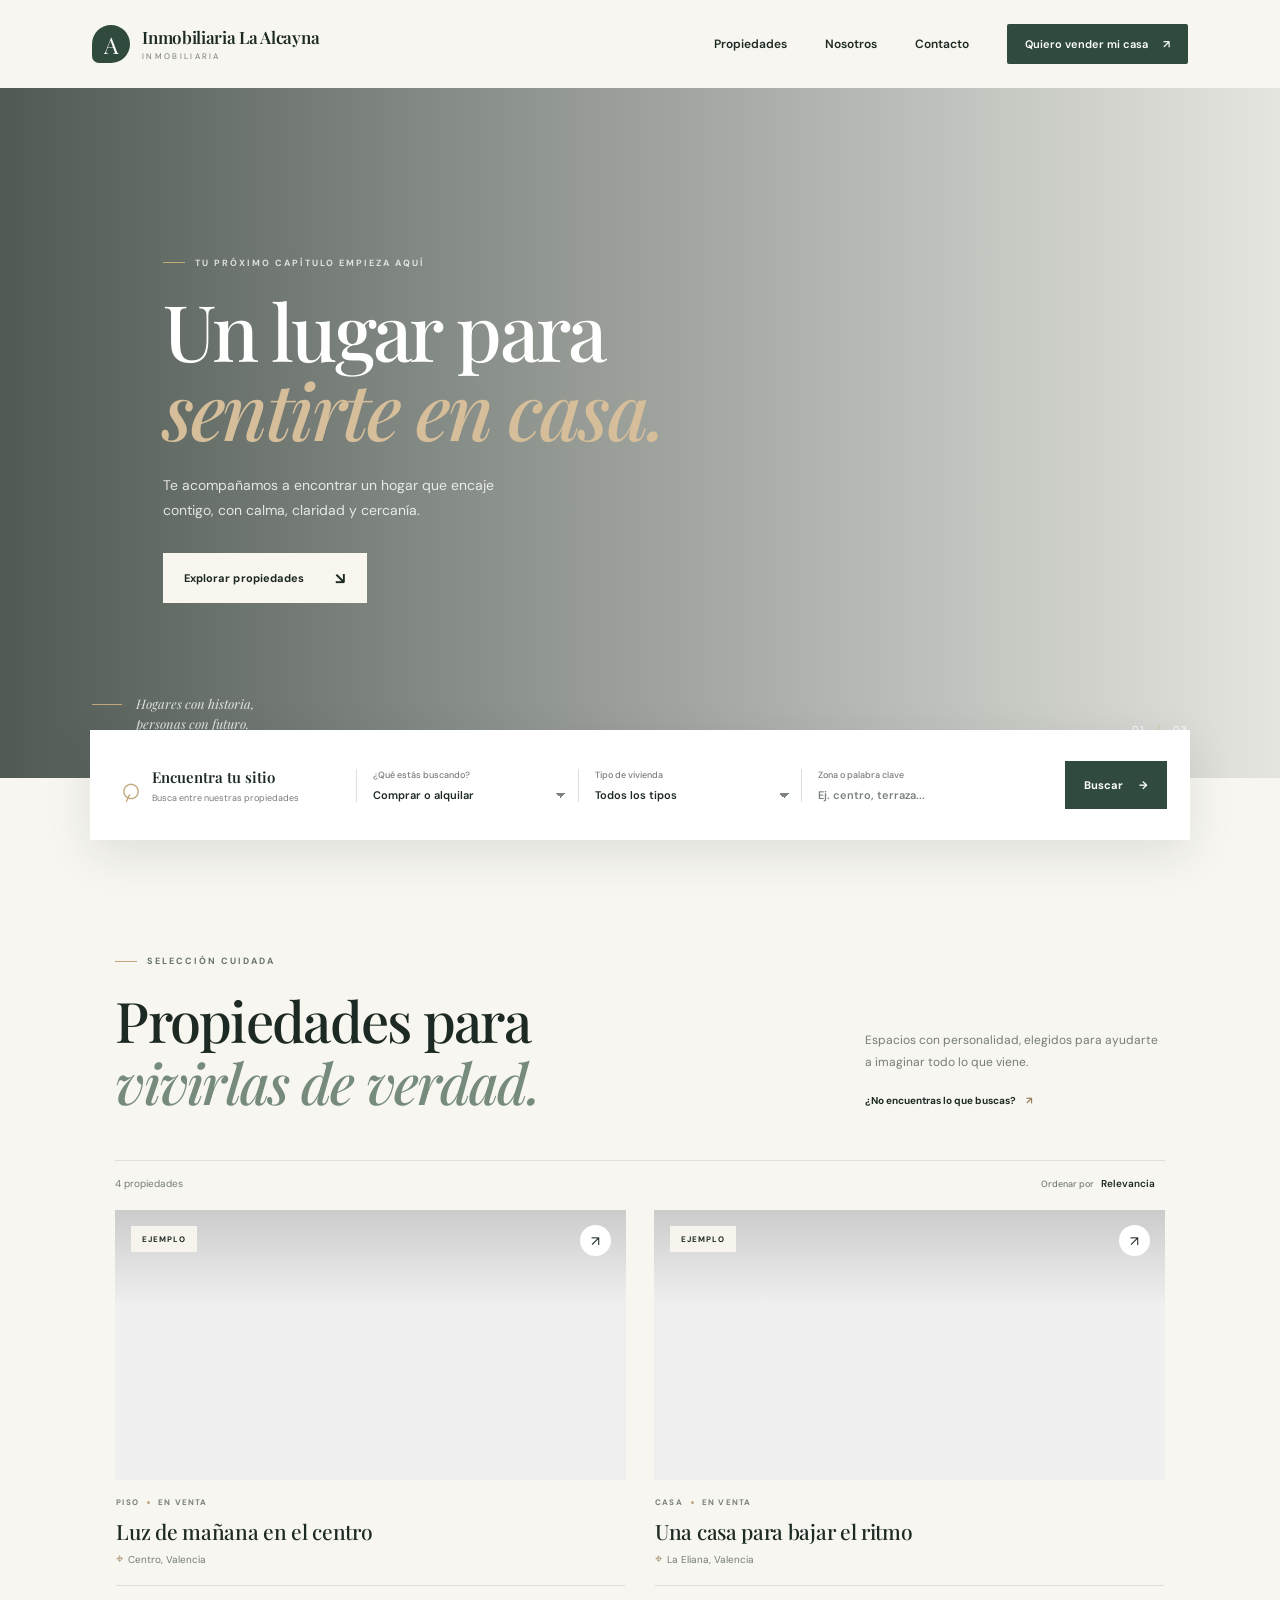
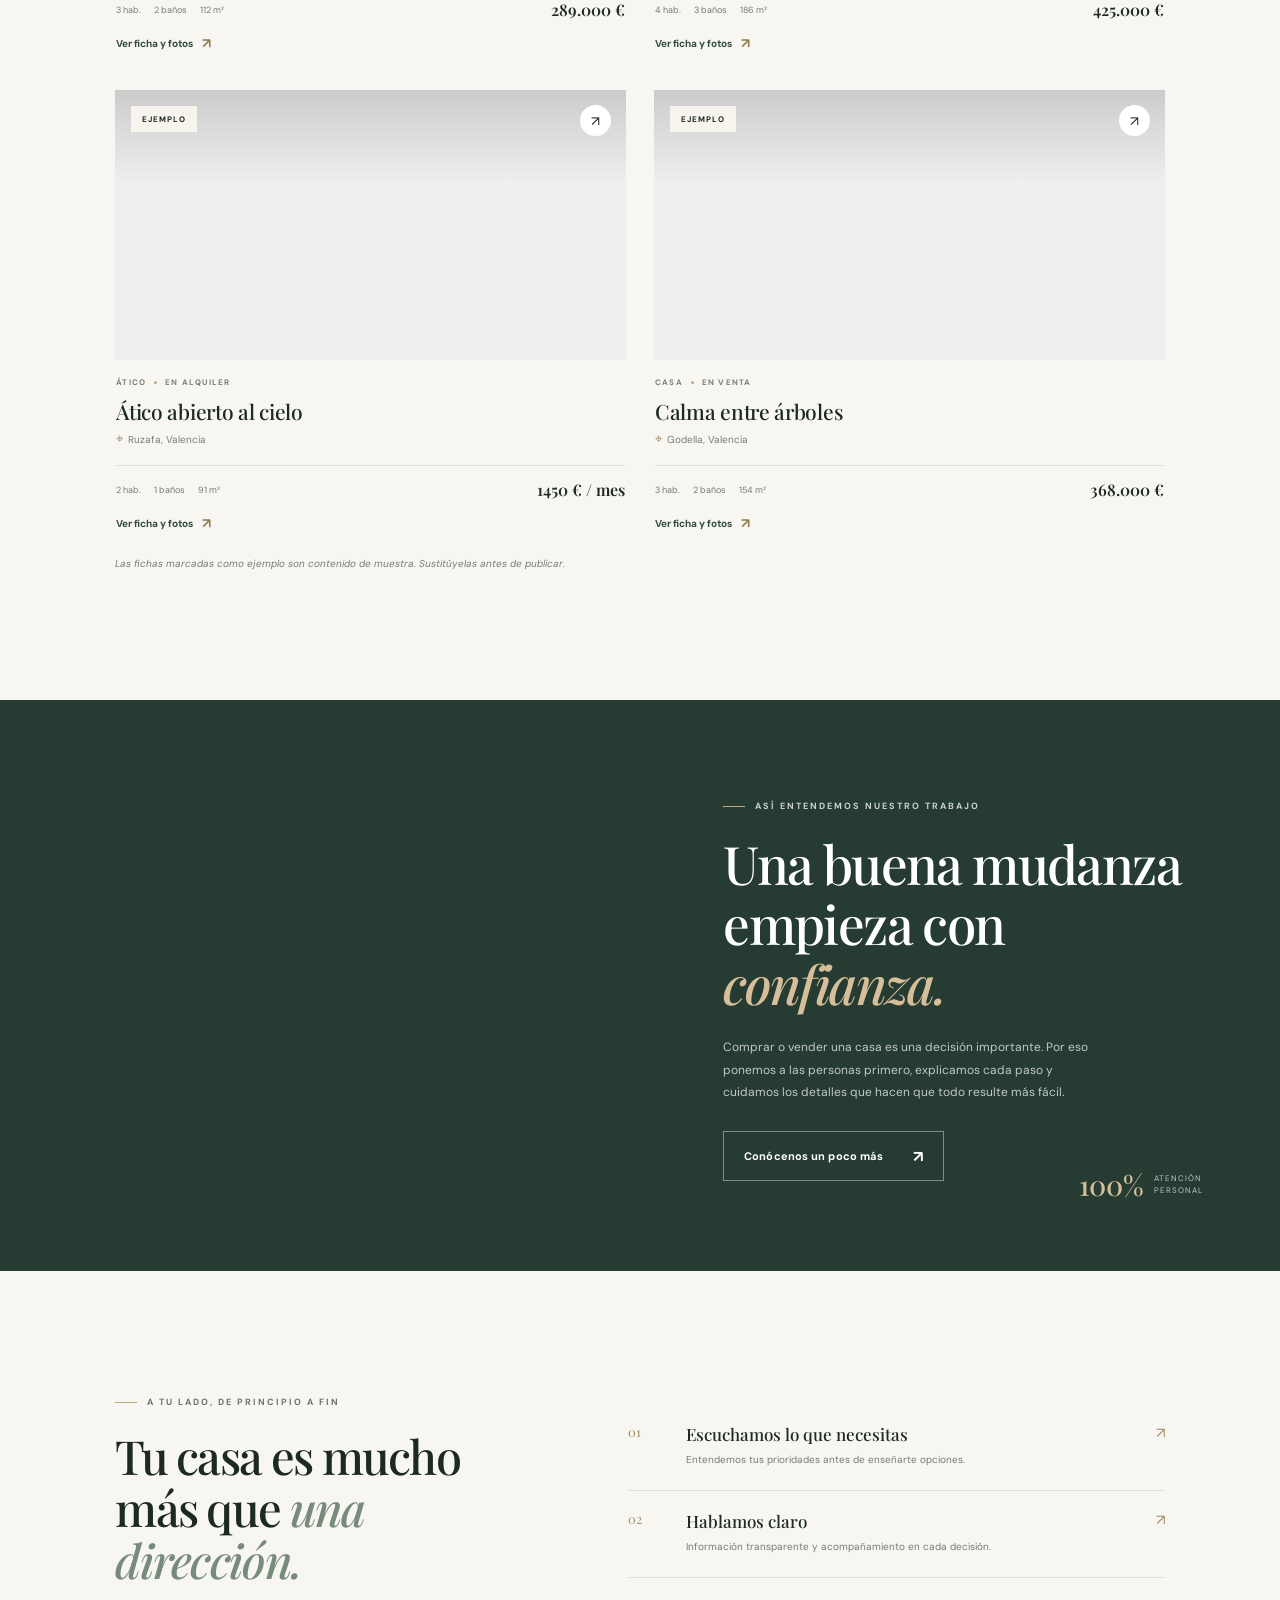
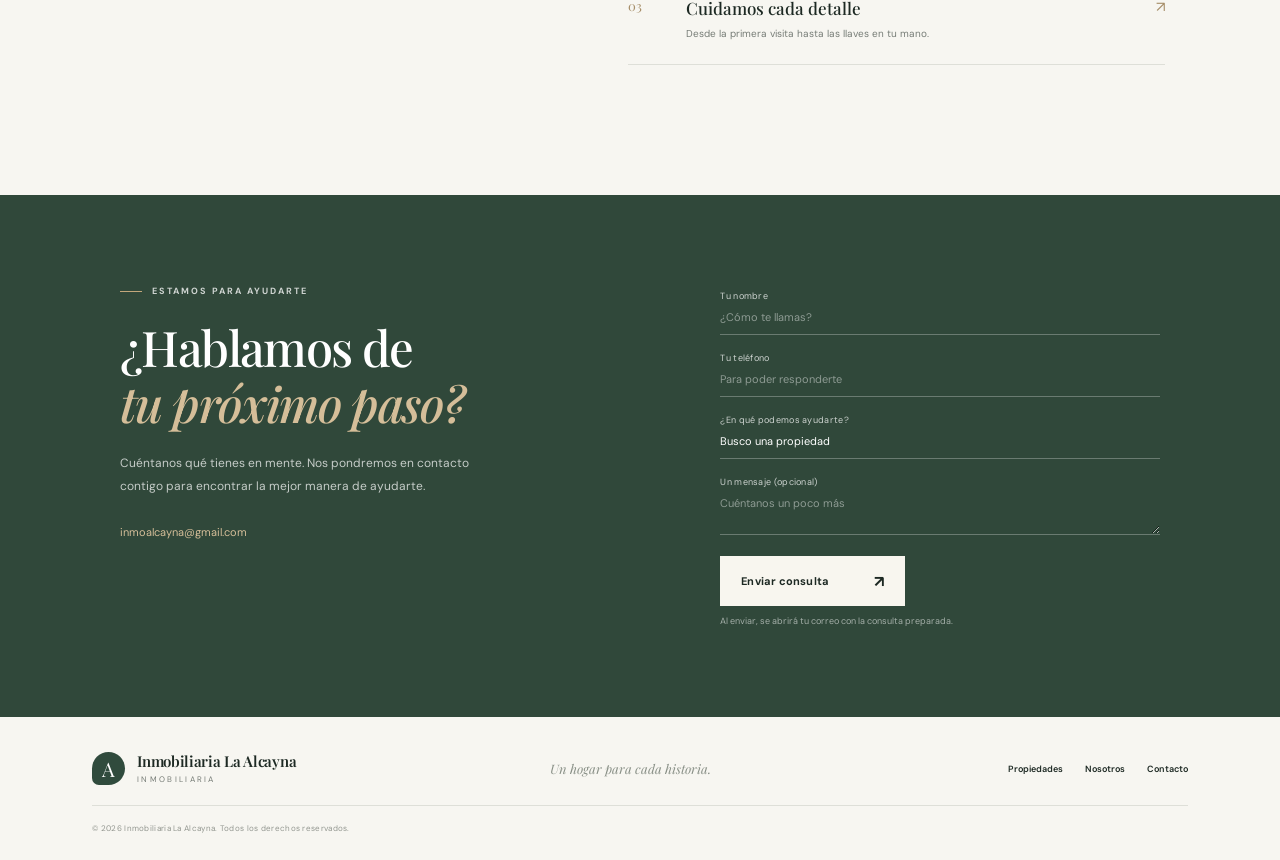
==== index.html @ ddf55d3d "Add files via upload" ====
<!doctype html>
<html lang="es">
  <head>
    <meta charset="utf-8" />
    <meta name="viewport" content="width=device-width, initial-scale=1" />
    <meta name="theme-color" content="#f7f6f1" />
    <meta name="description" content="Encuentra tu próximo hogar con un equipo inmobiliario cercano y transparente." />
    <title>Inmobiliaria La Alcayna</title>
    <link rel="preconnect" href="https://fonts.googleapis.com" />
    <link rel="preconnect" href="https://fonts.gstatic.com" crossorigin />
    <link href="https://fonts.googleapis.com/css2?family=DM+Sans:wght@400;500;600;700&family=Playfair+Display:wght@500;600;700&display=swap" rel="stylesheet" />
    <link rel="stylesheet" href="styles.css" />
    <link rel="stylesheet" href="fichas.css" />
    <script src="datos.js" defer></script>
    <script src="app.js" defer></script>
  </head>
  <body>
    <header class="site-header">
      <a class="brand" href="#inicio" aria-label="Ir al inicio">
        <span class="brand-mark" aria-hidden="true">A</span>
        <span class="brand-copy"><strong data-brand>Inmobiliaria La Alcayna</strong><small>INMOBILIARIA</small></span>
      </a>
      <button class="menu-toggle" type="button" aria-expanded="false" aria-controls="main-nav" aria-label="Abrir menú"><span></span><span></span></button>
      <nav id="main-nav" class="main-nav" aria-label="Navegación principal">
        <a href="#propiedades">Propiedades</a>
        <a href="#nosotros">Nosotros</a>
        <a href="#contacto">Contacto</a>
        <a class="nav-cta" href="#contacto">Quiero vender mi casa <span aria-hidden="true">↗</span></a>
      </nav>
    </header>

    <main>
      <section class="hero" id="inicio">
        <div class="hero-image" role="img" aria-label="Casa luminosa rodeada de vegetación"></div>
        <div class="hero-shade"></div>
        <div class="hero-content">
          <p class="eyebrow light"><span></span> Tu próximo capítulo empieza aquí</p>
          <h1>Un lugar para<br /><em>sentirte en casa.</em></h1>
          <p class="hero-intro">Te acompañamos a encontrar un hogar que encaje contigo, con calma, claridad y cercanía.</p>
          <a class="button button-light" href="#propiedades">Explorar propiedades <span aria-hidden="true">↘</span></a>
        </div>
        <div class="hero-note"><span class="note-line"></span><span>Hogares con historia,<br />personas con futuro.</span></div>
        <div class="hero-index">01 <span>/</span> 03</div>
      </section>

      <section class="search-panel" aria-label="Buscar propiedades">
        <div class="search-intro"><span class="search-icon" aria-hidden="true">⌕</span><div><strong>Encuentra tu sitio</strong><small>Busca entre nuestras propiedades</small></div></div>
        <label class="field"><span>¿Qué estás buscando?</span><select id="operation-filter"><option value="all">Comprar o alquilar</option><option value="venta">Comprar</option><option value="alquiler">Alquilar</option></select></label>
        <label class="field"><span>Tipo de vivienda</span><select id="type-filter"><option value="all">Todos los tipos</option><option value="piso">Piso</option><option value="casa">Casa</option><option value="atico">Ático</option><option value="local">Local</option><option value="terreno">Terreno</option></select></label>
        <label class="field location-field"><span>Zona o palabra clave</span><input id="search-input" type="search" placeholder="Ej. centro, terraza..." /></label>
        <button class="search-button" id="search-button" type="button" aria-label="Buscar propiedades">Buscar <span aria-hidden="true">→</span></button>
      </section>

      <section class="properties-section section-wrap" id="propiedades">
        <div class="section-heading">
          <div><p class="eyebrow"><span></span> Selección cuidada</p><h2>Propiedades para<br /><em>vivirlas de verdad.</em></h2></div>
          <div class="heading-side"><p>Espacios con personalidad, elegidos para ayudarte a imaginar todo lo que viene.</p><a class="text-link" href="#contacto">¿No encuentras lo que buscas? <span>↗</span></a></div>
        </div>
        <div class="property-toolbar"><p id="results-count" aria-live="polite">Mostrando propiedades</p><label class="sort-label">Ordenar por <select id="sort-filter"><option value="featured">Relevancia</option><option value="price-asc">Menor precio</option><option value="price-desc">Mayor precio</option></select></label></div>
        <div class="property-grid" id="property-grid"></div>
        <div class="empty-state" id="empty-state" hidden><span>⌂</span><h3>No encontramos propiedades con esos filtros.</h3><p>Prueba con otra zona o escríbenos y te ayudamos.</p><button class="text-link" type="button" id="clear-filters">Ver todas las propiedades <span>↗</span></button></div>
        <p class="demo-note" id="demo-note">Las fichas marcadas como ejemplo son contenido de muestra. Sustitúyelas antes de publicar.</p>
      </section>

      <section class="about-section" id="nosotros">
        <div class="about-image" role="img" aria-label="Salón sereno con luz natural"></div>
        <div class="about-copy"><p class="eyebrow light"><span></span> Así entendemos nuestro trabajo</p><h2>Una buena mudanza<br />empieza con <em>confianza.</em></h2><p>Comprar o vender una casa es una decisión importante. Por eso ponemos a las personas primero, explicamos cada paso y cuidamos los detalles que hacen que todo resulte más fácil.</p><a class="button button-outline" href="#contacto">Conócenos un poco más <span aria-hidden="true">↗</span></a><div class="about-stat"><strong>100%</strong><span>atención<br />personal</span></div></div>
      </section>

      <section class="promise-section section-wrap">
        <div class="promise-heading"><p class="eyebrow"><span></span> A tu lado, de principio a fin</p><h2>Tu casa es mucho<br />más que <em>una dirección.</em></h2></div>
        <div class="promise-list">
          <article><span class="promise-number">01</span><div><h3>Escuchamos lo que necesitas</h3><p>Entendemos tus prioridades antes de enseñarte opciones.</p></div><span class="promise-arrow">↗</span></article>
          <article><span class="promise-number">02</span><div><h3>Hablamos claro</h3><p>Información transparente y acompañamiento en cada decisión.</p></div><span class="promise-arrow">↗</span></article>
          <article><span class="promise-number">03</span><div><h3>Cuidamos cada detalle</h3><p>Desde la primera visita hasta las llaves en tu mano.</p></div><span class="promise-arrow">↗</span></article>
        </div>
      </section>

      <section class="contact-section" id="contacto">
        <div class="contact-content"><p class="eyebrow light"><span></span> Estamos para ayudarte</p><h2>¿Hablamos de<br /><em>tu próximo paso?</em></h2><p>Cuéntanos qué tienes en mente. Nos pondremos en contacto contigo para encontrar la mejor manera de ayudarte.</p><div class="contact-details" id="contact-details"></div></div>
        <form class="contact-form" id="contact-form">
          <label>Tu nombre<input name="nombre" type="text" placeholder="¿Cómo te llamas?" required /></label>
          <label>Tu teléfono<input name="telefono" type="tel" placeholder="Para poder responderte" required /></label>
          <label>¿En qué podemos ayudarte?<select name="motivo"><option>Busco una propiedad</option><option>Quiero vender o alquilar</option><option>Quiero más información</option></select></label>
          <label>Un mensaje (opcional)<textarea name="mensaje" rows="2" placeholder="Cuéntanos un poco más"></textarea></label>
          <button class="button button-light form-submit" type="submit">Enviar consulta <span aria-hidden="true">↗</span></button>
          <p class="form-help" id="form-help">Al enviar, se abrirá WhatsApp con tu mensaje preparado.</p>
        </form>
      </section>
    </main>

    <dialog class="property-dialog" id="property-dialog" aria-labelledby="dialog-title">
      <button class="dialog-close" id="dialog-close" type="button" aria-label="Cerrar ficha">×</button>
      <div class="dialog-layout">
        <div class="dialog-gallery">
          <img id="dialog-image" src="" alt="" />
          <button class="gallery-control gallery-prev" id="gallery-prev" type="button" aria-label="Foto anterior">←</button>
          <button class="gallery-control gallery-next" id="gallery-next" type="button" aria-label="Foto siguiente">→</button>
          <span class="gallery-count" id="gallery-count"></span>
        </div>
        <div class="dialog-content">
          <p class="dialog-kicker" id="dialog-kicker"></p>
          <h2 id="dialog-title"></h2>
          <p class="dialog-location" id="dialog-location"></p>
          <a class="dialog-map" id="dialog-map" href="#" target="_blank" rel="noopener noreferrer" hidden>Ver ubicación en el mapa ↗</a>
          <strong class="dialog-price" id="dialog-price"></strong>
          <div class="dialog-specs" id="dialog-specs"></div>
          <p class="dialog-description" id="dialog-description"></p>
          <h3>Características</h3>
          <ul class="feature-list" id="dialog-features"></ul>
          <a class="button button-light dialog-contact" id="dialog-contact" href="#contacto">Consultar esta propiedad <span aria-hidden="true">↗</span></a>
        </div>
      </div>
    </dialog>

    <footer class="site-footer">
      <a class="brand footer-brand" href="#inicio"><span class="brand-mark" aria-hidden="true">A</span><span class="brand-copy"><strong data-brand>Inmobiliaria La Alcayna</strong><small>INMOBILIARIA</small></span></a>
      <p>Un hogar para cada historia.</p><div class="footer-links"><a href="#propiedades">Propiedades</a><a href="#nosotros">Nosotros</a><a href="#contacto">Contacto</a></div><small class="copyright">© <span id="year"></span> <span data-brand>Hogar & Horizonte</span>. Todos los derechos reservados.</small>
    </footer>
  </body>
</html>
---- styles.css ----
:root{--ink:#1d2923;--green:#304b3d;--green-dark:#263c32;--accent:#c2a77b;--paper:#f7f6f1;--muted:#767c76;--line:#dedfd8;--serif:"Playfair Display",Georgia,serif;--sans:"DM Sans",Arial,sans-serif}*{box-sizing:border-box}html{scroll-behavior:smooth}body{margin:0;background:var(--paper);color:var(--ink);font-family:var(--sans);font-size:15px;-webkit-font-smoothing:antialiased}a{color:inherit;text-decoration:none}button,input,select,textarea{font:inherit}.site-header{height:88px;padding:0 7.2%;display:flex;align-items:center;justify-content:space-between;background:var(--paper);position:relative;z-index:5}.brand{display:flex;align-items:center;gap:12px}.brand-mark{width:38px;height:38px;background:var(--green);color:#fff;display:grid;place-items:center;font-family:var(--serif);font-size:23px;border-radius:50% 50% 50% 7px}.brand-copy{display:flex;flex-direction:column;line-height:1}.brand-copy strong{font-family:var(--serif);font-weight:600;font-size:17px;letter-spacing:-.3px}.brand-copy small{font-size:8px;letter-spacing:2.3px;margin-top:6px;color:var(--muted)}.main-nav{display:flex;align-items:center;gap:38px;font-size:12px;font-weight:600}.main-nav>a:not(.nav-cta){transition:color .2s}.main-nav>a:not(.nav-cta):hover,.footer-links a:hover{color:#9a8059}.nav-cta{padding:13px 18px;background:var(--green);color:white;border-radius:2px;font-size:11px}.nav-cta span{padding-left:12px}.menu-toggle{display:none}.hero{height:min(690px,72vw);min-height:540px;position:relative;overflow:hidden;color:white;display:flex;align-items:center}.hero-image,.hero-shade{position:absolute;inset:0}.hero-image{background-image:url("https://images.unsplash.com/photo-1600607687939-ce8a6c25118c?auto=format&fit=crop&w=2200&q=90");background-size:cover;background-position:center 54%;transform:scale(1.01)}.hero-shade{background:linear-gradient(90deg,rgba(18,31,25,.73) 0%,rgba(21,34,28,.42) 47%,rgba(21,34,28,.08) 100%)}.hero-content{position:relative;margin-left:12.7%;margin-top:-6px;max-width:570px}.eyebrow{text-transform:uppercase;font-size:9px;letter-spacing:2px;color:#69756c;display:flex;align-items:center;gap:10px;margin:0 0 22px;font-weight:700}.eyebrow>span{width:22px;height:1px;background:var(--accent);display:block}.eyebrow.light{color:rgba(255,255,255,.77)}h1,h2,h3,p{margin-top:0}.hero h1{font-family:var(--serif);font-size:clamp(48px,6.2vw,78px);font-weight:500;letter-spacing:-2.6px;line-height:1.02;margin:0 0 23px}.hero h1 em,h2 em{font-weight:500;color:#d5be99}.hero-intro{font-size:14px;line-height:1.8;max-width:380px;color:rgba(255,255,255,.82);margin-bottom:30px}.button{height:50px;padding:0 20px;display:inline-flex;gap:30px;align-items:center;justify-content:space-between;font-size:11px;font-weight:700;letter-spacing:.1px;border:1px solid transparent;cursor:pointer;transition:background .2s,color .2s}.button-light{background:#f8f6ef;color:var(--ink)}.button-light:hover{background:#e7dcc7}.button span{font-size:16px}.hero-note{position:absolute;bottom:45px;left:7.2%;display:flex;align-items:flex-start;gap:14px;font-family:var(--serif);font-style:italic;font-size:13px;line-height:1.5;color:rgba(255,255,255,.8)}.note-line{width:30px;height:1px;background:var(--accent);margin-top:10px}.hero-index{position:absolute;bottom:42px;right:7.2%;font-size:10px;letter-spacing:1px}.hero-index span{padding:0 8px;color:#d5be99}.search-panel{position:relative;z-index:2;background:#fff;margin:-48px auto 0;width:min(1110px,86%);min-height:110px;display:grid;grid-template-columns:1.1fr 1fr 1fr 1.2fr auto;align-items:center;padding:21px 23px;box-shadow:0 15px 45px rgba(25,40,31,.1);gap:12px}.search-intro{display:flex;align-items:center;gap:13px;padding-left:6px}.search-icon{font-family:var(--serif);font-size:34px;color:var(--accent);transform:rotate(-20deg)}.search-intro strong,.search-intro small{display:block}.search-intro strong{font-family:var(--serif);font-size:15px;font-weight:600}.search-intro small{font-size:9px;color:var(--muted);margin-top:5px}.field{display:flex;flex-direction:column;border-left:1px solid var(--line);padding-left:16px;gap:7px;min-width:0}.field>span,.sort-label{font-size:9px;color:var(--muted);font-weight:500}.field select,.field input,.sort-label select{border:0;outline:0;padding:0;background:transparent;color:var(--ink);font-size:11px;font-weight:600;min-width:0;width:100%;appearance:none}.field select{background-image:linear-gradient(45deg,transparent 50%,#7e857e 50%),linear-gradient(135deg,#7e857e 50%,transparent 50%);background-position:calc(100% - 5px) 5px,100% 5px;background-size:5px 5px,5px 5px;background-repeat:no-repeat}.field input::placeholder{color:#7b827d;opacity:1}.search-button{height:48px;padding:0 19px;background:var(--green);color:#fff;border:0;font-size:11px;font-weight:700;cursor:pointer}.search-button span{padding-left:13px}.section-wrap{width:min(1080px,82%);margin:0 auto}.properties-section{padding-top:115px;padding-bottom:120px}.section-heading{display:flex;justify-content:space-between;align-items:flex-end;margin-bottom:48px}.section-heading h2,.promise-heading h2{font-family:var(--serif);font-weight:500;font-size:clamp(39px,4.6vw,56px);line-height:1.1;letter-spacing:-1.7px;margin:0}.section-heading h2 em,.promise-heading h2 em{color:#778b7d}.heading-side{max-width:300px;padding-bottom:3px}.heading-side p{font-size:12px;color:var(--muted);line-height:1.8;margin-bottom:16px}.text-link{font-size:10px;font-weight:700;border:0;background:none;padding:0;cursor:pointer}.text-link span{padding-left:8px;color:#997e58}.property-toolbar{border-top:1px solid var(--line);padding:16px 0;display:flex;justify-content:space-between;align-items:center;margin-bottom:4px}.property-toolbar>p{margin:0;font-size:10px;color:var(--muted)}.sort-label{display:flex;align-items:center;gap:7px}.sort-label select{width:auto;font-size:10px;cursor:pointer}.property-grid{display:grid;grid-template-columns:repeat(2,minmax(0,1fr));column-gap:28px;row-gap:38px}.property-card{min-width:0}.property-photo{height:270px;background-size:cover;background-position:center;display:block;position:relative;overflow:hidden}.property-photo:after{content:"";position:absolute;inset:0;background:linear-gradient(180deg,rgba(0,0,0,.15),transparent 35%,transparent);transition:background .2s}.property-photo:hover:after{background:rgba(35,54,42,.13)}.property-badge{position:absolute;z-index:1;left:16px;top:16px;background:rgba(248,246,239,.95);padding:8px 11px;text-transform:uppercase;font-size:8px;letter-spacing:1px;font-weight:700}.photo-arrow{position:absolute;z-index:1;right:15px;top:15px;width:31px;height:31px;display:grid;place-items:center;background:#fff;border-radius:50%;font-size:14px}.property-info{padding:17px 1px 0}.property-meta{display:flex;align-items:center;gap:8px;text-transform:uppercase;letter-spacing:1.2px;color:#788078;font-size:8px;font-weight:700}.meta-dot{width:3px;height:3px;border-radius:50%;background:#bda783}.property-info h3{font-family:var(--serif);font-size:21px;font-weight:500;margin:10px 0 5px;letter-spacing:-.3px}.property-location{font-size:10px;color:var(--muted);margin-bottom:18px}.property-location span{color:#a48e6b;font-size:13px;margin-right:2px}.property-bottom{display:flex;justify-content:space-between;align-items:center;border-top:1px solid var(--line);padding-top:13px;gap:12px}.property-specs{display:flex;gap:13px;color:var(--muted);font-size:9px}.property-bottom>strong{font-family:var(--serif);font-size:16px;font-weight:600;white-space:nowrap}.demo-note{margin-top:25px;font-size:10px;color:var(--muted);font-style:italic}.empty-state{text-align:center;padding:70px 20px 20px}.empty-state>span{font-size:34px;color:var(--accent)}.empty-state h3{font-family:var(--serif);font-size:25px;font-weight:500;margin:15px 0 8px}.empty-state p{font-size:12px;color:var(--muted)}.about-section{background:var(--green-dark);color:white;display:grid;grid-template-columns:1fr 1fr;min-height:560px}.about-image{background-image:url("https://images.unsplash.com/photo-1600210492486-724fe5c67fb0?auto=format&fit=crop&w=1400&q=85");background-size:cover;background-position:center}.about-copy{padding:100px 15% 90px 13%;position:relative}.about-copy h2,.contact-content h2{font-family:var(--serif);font-size:clamp(38px,4.4vw,53px);font-weight:500;line-height:1.13;letter-spacing:-1.6px;margin:0 0 22px}.about-copy>p:not(.eyebrow),.contact-content>p:not(.eyebrow){font-size:12px;line-height:1.9;color:rgba(255,255,255,.72);max-width:380px;margin-bottom:27px}.button-outline{border-color:rgba(255,255,255,.42);color:white;background:transparent}.button-outline:hover{background:rgba(255,255,255,.1)}.about-stat{position:absolute;right:12%;bottom:68px;display:flex;align-items:center;gap:10px}.about-stat strong{font-family:var(--serif);font-size:28px;font-weight:500;color:#d5be99}.about-stat span{font-size:8px;line-height:1.45;text-transform:uppercase;letter-spacing:1px;color:rgba(255,255,255,.7)}.promise-section{display:grid;grid-template-columns:.85fr 1.15fr;gap:11%;padding-top:125px;padding-bottom:130px}.promise-heading h2{font-size:47px}.promise-list{padding-top:8px}.promise-list article{display:grid;grid-template-columns:43px 1fr 24px;gap:15px;align-items:start;border-bottom:1px solid var(--line);padding:19px 0 22px}.promise-number{font-family:var(--serif);color:#a68e69;font-size:13px}.promise-list h3{font-family:var(--serif);font-size:17px;font-weight:500;margin:0 0 6px}.promise-list p{font-size:10px;color:var(--muted);margin:0;line-height:1.7}.promise-arrow{color:#a68e69;font-size:15px;text-align:right}.contact-section{background:#30483a;display:grid;grid-template-columns:1.05fr .95fr;color:#fff;padding:90px max(9%,calc((100% - 1040px)/2));gap:11%;align-items:start}.contact-content h2{font-size:49px}.contact-content>p:not(.eyebrow){max-width:370px}.contact-details{display:flex;flex-direction:column;gap:8px;margin-top:25px;font-size:11px;color:#d5be99}.contact-details a:hover{text-decoration:underline}.contact-setup{font-size:10px;line-height:1.7;color:rgba(255,255,255,.63);max-width:260px}.contact-setup strong{color:rgba(255,255,255,.9)}.contact-form{display:flex;flex-direction:column;gap:17px;padding-top:5px}.contact-form label{display:flex;flex-direction:column;gap:8px;font-size:9px;color:rgba(255,255,255,.76);letter-spacing:.3px}.contact-form input,.contact-form select,.contact-form textarea{width:100%;border:0;border-bottom:1px solid rgba(255,255,255,.28);border-radius:0;background:transparent;color:white;outline:0;padding:0 0 10px;font-size:11px;resize:vertical}.contact-form input::placeholder,.contact-form textarea::placeholder{color:rgba(255,255,255,.45)}.contact-form select{color:white;appearance:none}.contact-form option{color:var(--ink)}.contact-form input:focus,.contact-form select:focus,.contact-form textarea:focus{border-color:#d5be99}.form-submit{align-self:flex-start;margin-top:4px;min-width:185px}.form-help{font-size:9px;color:rgba(255,255,255,.56);margin:-8px 0 0}.site-footer{display:grid;grid-template-columns:1fr 1fr auto;align-items:center;padding:35px 7.2% 27px;gap:20px}.footer-brand .brand-mark{width:33px;height:33px;font-size:20px}.footer-brand .brand-copy strong{font-size:15px}.site-footer>p{font-family:var(--serif);font-style:italic;color:#899087;font-size:13px;margin:0}.footer-links{display:flex;gap:22px;font-size:9px;font-weight:600}.copyright{grid-column:1/-1;border-top:1px solid var(--line);padding-top:17px;color:#92968f;font-size:8px;letter-spacing:.3px}.menu-toggle{border:0;background:none}
@media(max-width:900px){.site-header{padding:0 5%;height:78px}.main-nav{gap:22px}.nav-cta{padding:12px}.hero{min-height:510px}.hero-content{margin-left:9%}.search-panel{width:90%;grid-template-columns:1fr 1fr 1fr;gap:17px;padding:20px}.search-intro{grid-column:1/-1;padding:0 0 10px;border-bottom:1px solid var(--line)}.field{min-height:36px}.search-button{height:42px}.section-wrap{width:86%}.properties-section{padding-top:90px}.about-copy{padding:80px 10%}.promise-section{gap:7%}.contact-section{padding:75px 7%;gap:8%}}
@media(max-width:650px){.site-header{height:70px;padding:0 6%}.brand-mark{width:34px;height:34px;font-size:20px}.brand-copy strong{font-size:15px}.menu-toggle{display:flex;width:38px;height:38px;flex-direction:column;justify-content:center;gap:6px;align-items:center;cursor:pointer}.menu-toggle span{width:19px;height:1px;background:var(--green)}.main-nav{display:none;position:absolute;top:70px;left:0;right:0;background:var(--paper);padding:20px 6% 24px;box-shadow:0 18px 28px rgba(20,30,24,.1);align-items:stretch;gap:18px;flex-direction:column}.main-nav.is-open{display:flex}.main-nav>a{font-size:13px}.nav-cta{text-align:center}.hero{height:640px;min-height:0;max-height:calc(100vh - 70px)}.hero-image{background-position:58% center}.hero-shade{background:linear-gradient(90deg,rgba(18,31,25,.72),rgba(21,34,28,.28))}.hero-content{margin:0 7%;max-width:410px}.hero h1{font-size:clamp(47px,13vw,67px);letter-spacing:-1.8px}.hero-intro{font-size:13px;max-width:310px}.hero-note{left:7%;bottom:27px;font-size:11px}.hero-index{right:7%;bottom:29px}.search-panel{margin-top:-20px;width:90%;grid-template-columns:1fr 1fr;padding:18px 16px;gap:16px 10px}.search-intro{grid-column:1/-1}.field{padding-left:10px}.field:nth-of-type(2){border-left:0;padding-left:0}.location-field{grid-column:1/-1;border-left:0;padding-left:0;border-top:1px solid var(--line);padding-top:13px}.search-button{grid-column:1/-1}.section-wrap{width:88%}.properties-section{padding-top:76px;padding-bottom:80px}.section-heading{display:block;margin-bottom:29px}.section-heading h2,.promise-heading h2{font-size:43px}.heading-side{margin-top:19px;max-width:340px}.heading-side p{margin-bottom:8px}.property-toolbar{margin-bottom:10px}.property-grid{grid-template-columns:1fr;row-gap:28px}.property-photo{height:250px}.property-info h3{font-size:20px}.about-section{grid-template-columns:1fr}.about-image{min-height:310px}.about-copy{padding:56px 8% 80px}.about-copy h2,.contact-content h2{font-size:43px}.about-stat{bottom:39px;right:8%}.promise-section{grid-template-columns:1fr;gap:24px;padding-top:78px;padding-bottom:85px}.promise-heading h2{font-size:42px}.promise-list article{grid-template-columns:34px 1fr 20px;gap:10px}.promise-list h3{font-size:16px}.contact-section{grid-template-columns:1fr;padding:66px 8%;gap:35px}.contact-content h2{font-size:43px}.contact-form{gap:16px}.site-footer{grid-template-columns:1fr auto;padding:28px 6% 20px;gap:18px}.site-footer>p{grid-column:1/-1;grid-row:2}.footer-links{grid-column:1/-1;grid-row:3;gap:20px}.copyright{grid-row:4;font-size:7px}.footer-brand{grid-column:1;grid-row:1}}
@media(prefers-reduced-motion:reduce){html{scroll-behavior:auto}*,*:before,*:after{transition:none!important}}
---- fichas.css ----
[hidden]{display:none!important}
.property-photo{width:100%;border:0;padding:0;text-align:left;cursor:pointer;color:inherit;font:inherit}
.details-link{display:inline-flex;align-items:center;gap:9px;margin-top:14px;padding:0;border:0;background:transparent;color:var(--green);font-size:10px;font-weight:700;cursor:pointer}
.details-link span{color:#997e58;font-size:14px}
.property-dialog{position:relative;padding:0;border:0;width:min(1000px,92vw);max-width:none;max-height:90vh;overflow:auto;background:var(--paper);color:var(--ink);box-shadow:0 25px 80px rgba(0,0,0,.3)}
.property-dialog::backdrop{background:rgba(17,27,21,.72);backdrop-filter:blur(3px)}
.dialog-layout{display:grid;grid-template-columns:1.05fr .95fr;min-height:530px}
.dialog-gallery{position:relative;min-height:530px;background:#e7e8e2}
.dialog-gallery>img{display:block;width:100%;height:100%;min-height:530px;max-height:720px;object-fit:cover}
.dialog-close{position:absolute;z-index:2;right:14px;top:14px;width:38px;height:38px;border:0;border-radius:50%;background:#fff;color:var(--ink);font-size:25px;line-height:1;cursor:pointer}
.gallery-control{position:absolute;top:50%;transform:translateY(-50%);width:38px;height:38px;border:0;border-radius:50%;background:rgba(255,255,255,.94);color:var(--ink);font-size:18px;cursor:pointer}
.gallery-prev{left:14px}.gallery-next{right:14px}
.gallery-count{position:absolute;bottom:14px;right:14px;padding:7px 10px;background:rgba(255,255,255,.94);font-size:10px}
.dialog-content{padding:54px 45px 38px;align-self:center}
.dialog-kicker{margin:0 0 13px;color:#778078;font-size:9px;font-weight:700;letter-spacing:1.4px;text-transform:uppercase}
.dialog-content h2{font-family:var(--serif);font-size:35px;font-weight:500;line-height:1.1;letter-spacing:-.8px;margin:0 0 11px}
.dialog-location{margin:0 0 5px;color:var(--muted);font-size:11px;line-height:1.6}
.dialog-map{display:inline-block;color:#8d744f;font-size:10px;font-weight:700;margin:4px 0 17px}
.dialog-price{display:block;margin:14px 0 17px;font-family:var(--serif);font-size:23px;font-weight:600}
.dialog-specs{display:flex;flex-wrap:wrap;gap:8px;border-top:1px solid var(--line);border-bottom:1px solid var(--line);padding:13px 0;margin-bottom:18px}
.dialog-specs span{font-size:9px;color:var(--muted);padding-right:10px;border-right:1px solid var(--line)}
.dialog-specs span:last-child{border-right:0}.dialog-specs strong{color:var(--ink);font-size:11px}
.dialog-description{font-size:11px;color:#626a63;line-height:1.8;margin-bottom:19px}
.dialog-content h3{font-family:var(--serif);font-size:16px;font-weight:500;margin:0 0 10px}
.feature-list{display:flex;flex-wrap:wrap;gap:7px;list-style:none;padding:0;margin:0 0 23px}
.feature-list li{background:#ecebe4;padding:8px 10px;font-size:9px;color:#556057}
.dialog-contact{min-width:220px}
@media(max-width:700px){.property-dialog{width:94vw;max-height:92vh}.dialog-layout{grid-template-columns:1fr;min-height:0}.dialog-gallery{min-height:260px;height:38vh;max-height:370px}.dialog-gallery>img{min-height:260px;height:100%;max-height:370px}.dialog-content{padding:29px 23px 25px}.dialog-content h2{font-size:29px}.dialog-close{right:10px;top:10px;width:34px;height:34px}}
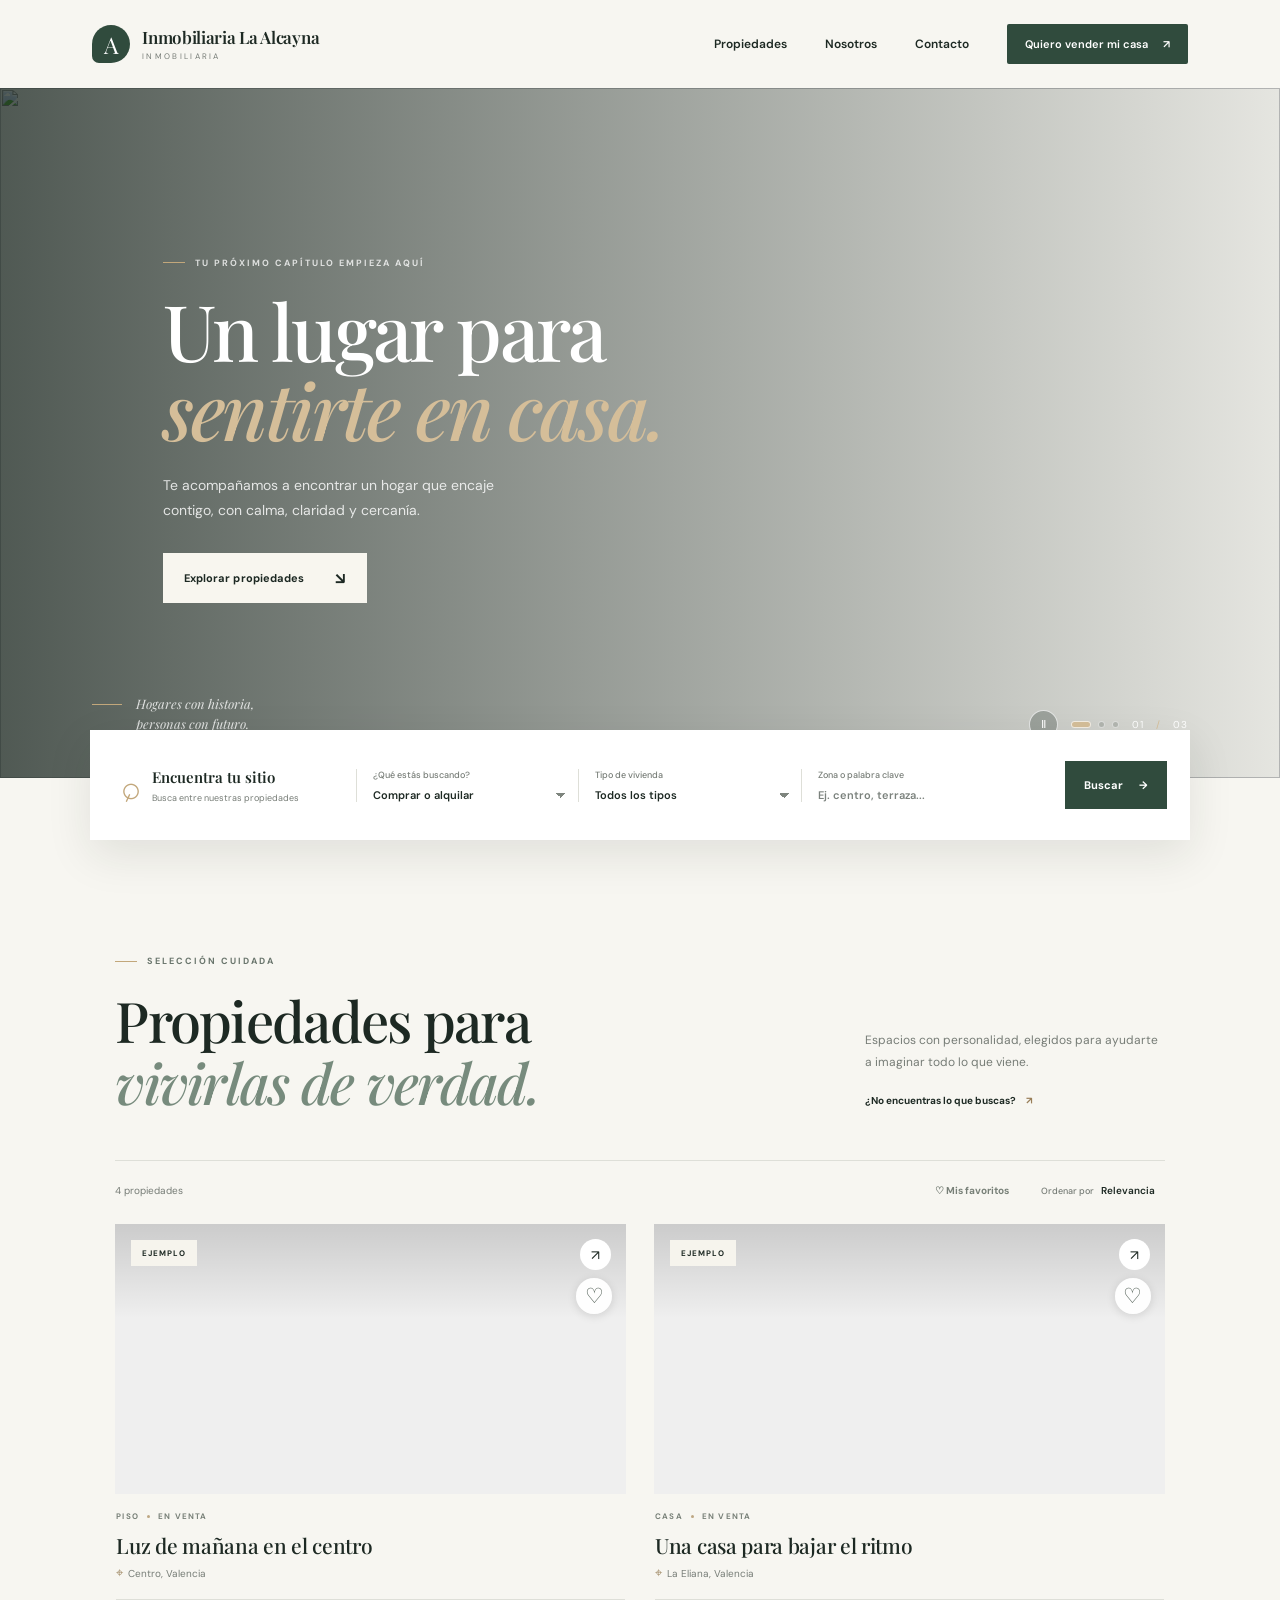
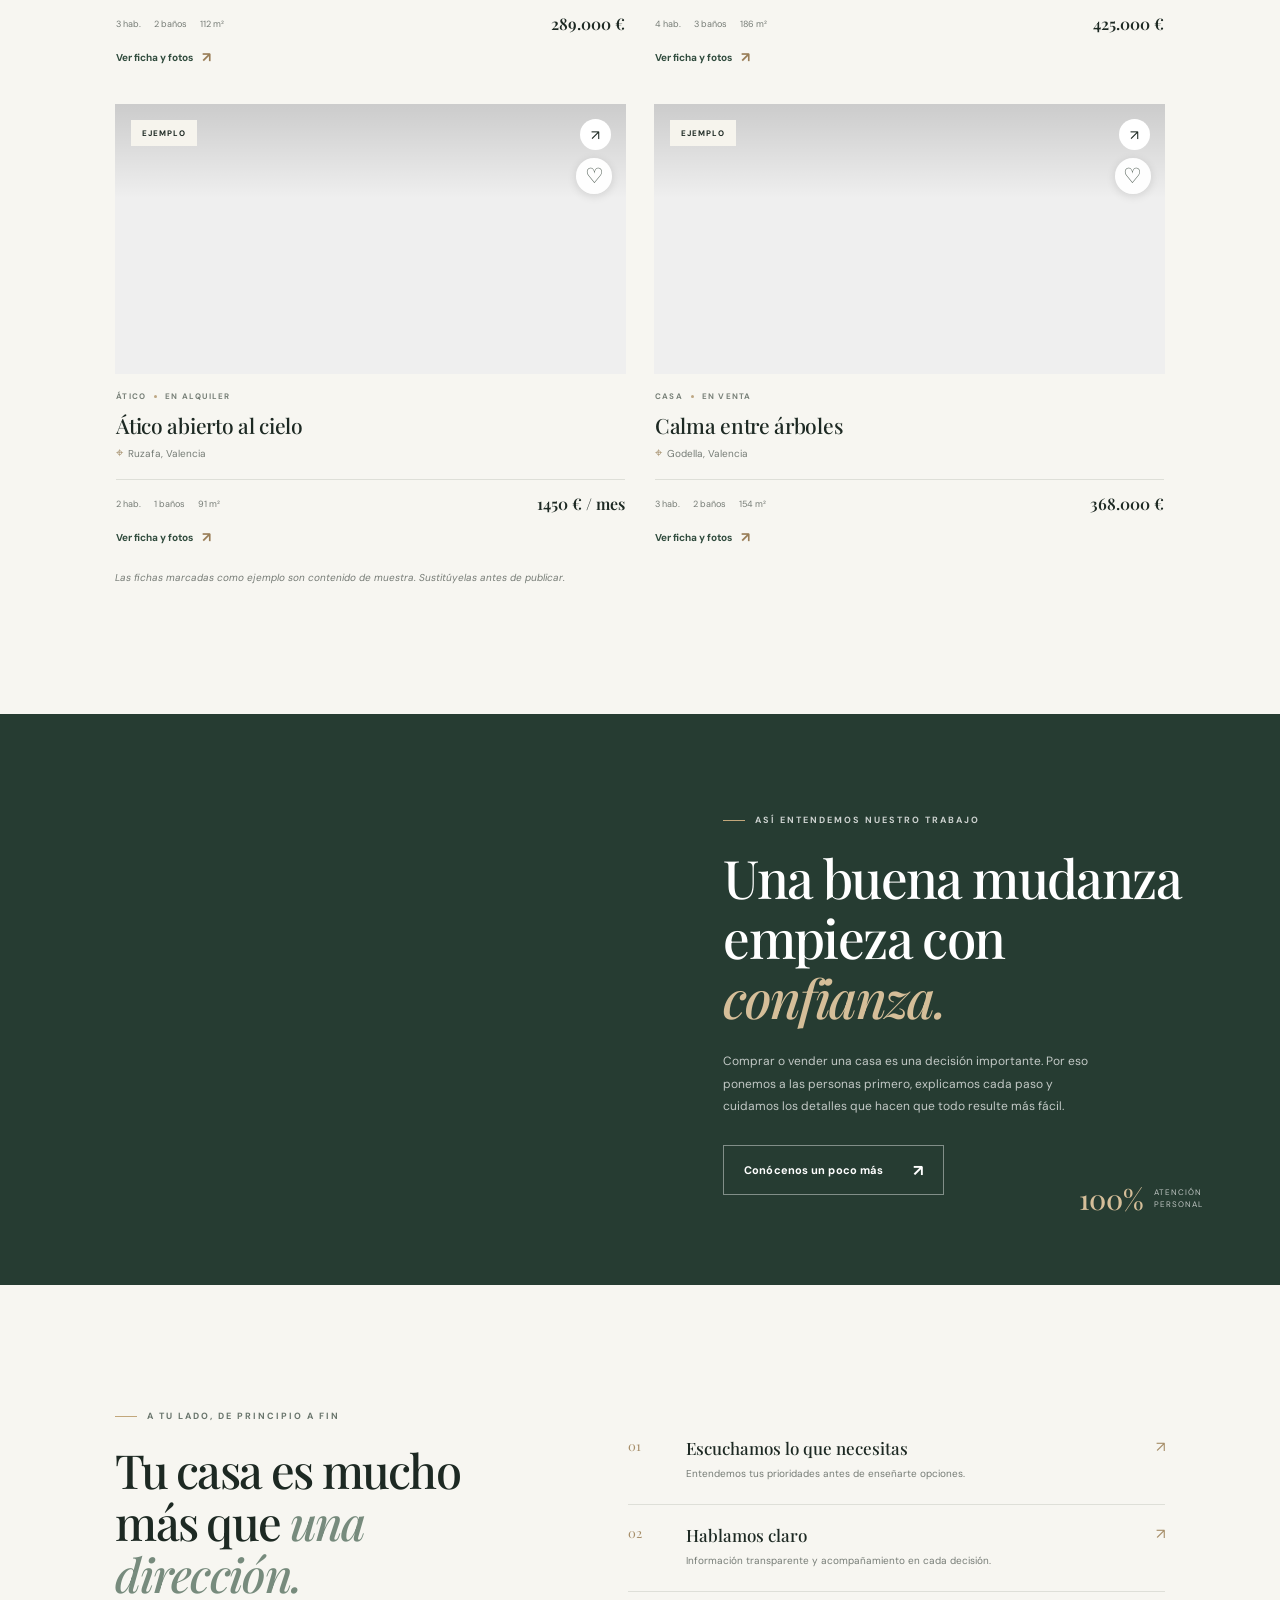
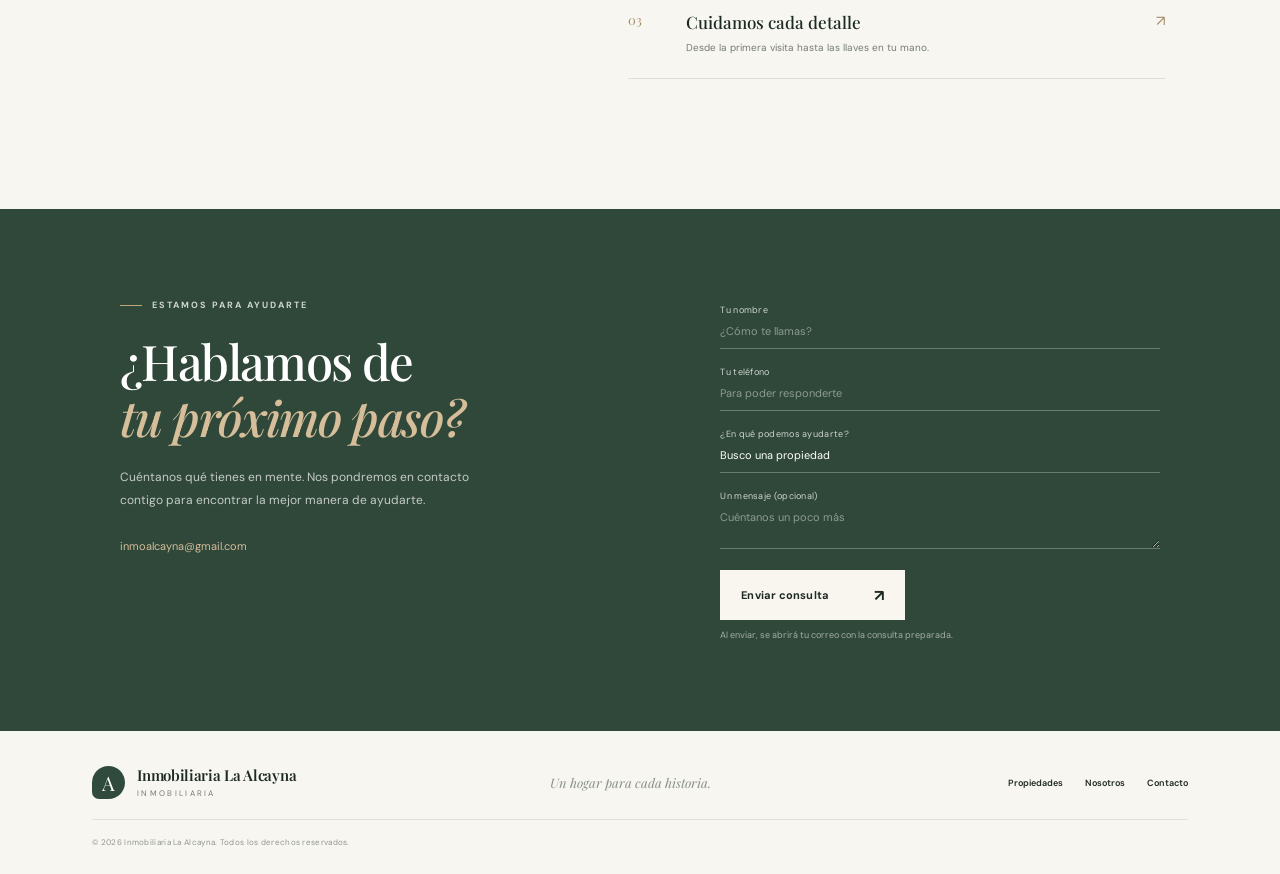
==== commit 077e2f31: "Add files via upload" ====
--- a/index.html
+++ b/index.html
@@ -11,6 +11,8 @@
     <link href="https://fonts.googleapis.com/css2?family=DM+Sans:wght@400;500;600;700&family=Playfair+Display:wght@500;600;700&display=swap" rel="stylesheet" />
     <link rel="stylesheet" href="styles.css" />
     <link rel="stylesheet" href="fichas.css" />
+    <script src="https://cdn.jsdelivr.net/npm/@supabase/supabase-js@2"></script>
+    <script src="supabase-config.js" defer></script>
     <script src="datos.js" defer></script>
     <script src="app.js" defer></script>
   </head>
@@ -31,7 +33,10 @@
 
     <main>
       <section class="hero" id="inicio">
-        <div class="hero-image" role="img" aria-label="Casa luminosa rodeada de vegetación"></div>
+        <div class="hero-image" id="hero-image" role="img" aria-label="Casa luminosa rodeada de vegetación">
+          <img class="hero-slide is-active" id="hero-slide-a" alt="" aria-hidden="true" />
+          <img class="hero-slide" id="hero-slide-b" alt="" aria-hidden="true" />
+        </div>
         <div class="hero-shade"></div>
         <div class="hero-content">
           <p class="eyebrow light"><span></span> Tu próximo capítulo empieza aquí</p>
@@ -40,7 +45,15 @@
           <a class="button button-light" href="#propiedades">Explorar propiedades <span aria-hidden="true">↘</span></a>
         </div>
         <div class="hero-note"><span class="note-line"></span><span>Hogares con historia,<br />personas con futuro.</span></div>
-        <div class="hero-index">01 <span>/</span> 03</div>
+        <div class="hero-controls" aria-label="Controles de imágenes destacadas">
+          <button class="hero-toggle" id="hero-toggle" type="button" aria-label="Pausar imágenes" aria-pressed="false">Ⅱ</button>
+          <div class="hero-dots" id="hero-dots" aria-label="Elegir imagen">
+            <button type="button" aria-label="Mostrar imagen 1" aria-current="true"></button>
+            <button type="button" aria-label="Mostrar imagen 2" aria-current="false"></button>
+            <button type="button" aria-label="Mostrar imagen 3" aria-current="false"></button>
+          </div>
+          <div class="hero-index" id="hero-index" aria-hidden="true">01 <span>/</span> 03</div>
+        </div>
       </section>
 
       <section class="search-panel" aria-label="Buscar propiedades">
@@ -56,7 +69,7 @@
           <div><p class="eyebrow"><span></span> Selección cuidada</p><h2>Propiedades para<br /><em>vivirlas de verdad.</em></h2></div>
           <div class="heading-side"><p>Espacios con personalidad, elegidos para ayudarte a imaginar todo lo que viene.</p><a class="text-link" href="#contacto">¿No encuentras lo que buscas? <span>↗</span></a></div>
         </div>
-        <div class="property-toolbar"><p id="results-count" aria-live="polite">Mostrando propiedades</p><label class="sort-label">Ordenar por <select id="sort-filter"><option value="featured">Relevancia</option><option value="price-asc">Menor precio</option><option value="price-desc">Mayor precio</option></select></label></div>
+        <div class="property-toolbar"><p id="results-count" aria-live="polite">Mostrando propiedades</p><div class="toolbar-actions"><button class="favorites-filter" id="favorites-filter" type="button" aria-pressed="false">♡ Mis favoritos</button><label class="sort-label">Ordenar por <select id="sort-filter"><option value="featured">Relevancia</option><option value="price-asc">Menor precio</option><option value="price-desc">Mayor precio</option></select></label></div></div>
         <div class="property-grid" id="property-grid"></div>
         <div class="empty-state" id="empty-state" hidden><span>⌂</span><h3>No encontramos propiedades con esos filtros.</h3><p>Prueba con otra zona o escríbenos y te ayudamos.</p><button class="text-link" type="button" id="clear-filters">Ver todas las propiedades <span>↗</span></button></div>
         <p class="demo-note" id="demo-note">Las fichas marcadas como ejemplo son contenido de muestra. Sustitúyelas antes de publicar.</p>
@@ -93,10 +106,13 @@
       <button class="dialog-close" id="dialog-close" type="button" aria-label="Cerrar ficha">×</button>
       <div class="dialog-layout">
         <div class="dialog-gallery">
-          <img id="dialog-image" src="" alt="" />
+          <button class="zoom-image" id="zoom-image" type="button" aria-label="Ampliar fotografía"><img id="dialog-image" src="" alt="" /></button>
           <button class="gallery-control gallery-prev" id="gallery-prev" type="button" aria-label="Foto anterior">←</button>
           <button class="gallery-control gallery-next" id="gallery-next" type="button" aria-label="Foto siguiente">→</button>
           <span class="gallery-count" id="gallery-count"></span>
+          <button class="gallery-toggle" id="gallery-toggle" type="button" aria-label="Pausar pase de fotos" aria-pressed="false" hidden>Ⅱ</button>
+          <button class="gallery-fullscreen" id="gallery-fullscreen" type="button" aria-label="Ampliar fotos a pantalla completa" hidden>⛶</button>
+          <div class="gallery-thumbnails" id="gallery-thumbnails" aria-label="Elegir fotografía"></div>
         </div>
         <div class="dialog-content">
           <p class="dialog-kicker" id="dialog-kicker"></p>
@@ -108,9 +124,25 @@
           <p class="dialog-description" id="dialog-description"></p>
           <h3>Características</h3>
           <ul class="feature-list" id="dialog-features"></ul>
+          <div class="share-heading">Compartir esta propiedad</div>
+          <div class="share-buttons" id="share-buttons" aria-label="Compartir propiedad">
+            <button type="button" data-share="whatsapp">WhatsApp</button>
+            <button type="button" data-share="facebook">Facebook</button>
+            <button type="button" data-share="instagram">Instagram</button>
+            <button type="button" data-share="tiktok">TikTok</button>
+          </div>
+          <p class="share-status" id="share-status" aria-live="polite"></p>
           <a class="button button-light dialog-contact" id="dialog-contact" href="#contacto">Consultar esta propiedad <span aria-hidden="true">↗</span></a>
         </div>
       </div>
+    </dialog>
+
+    <dialog class="photo-lightbox" id="photo-lightbox" aria-label="Fotografía ampliada">
+      <button class="lightbox-close" id="lightbox-close" type="button" aria-label="Cerrar fotografía ampliada">×</button>
+      <button class="lightbox-control lightbox-prev" id="lightbox-prev" type="button" aria-label="Foto anterior">←</button>
+      <img id="lightbox-image" src="" alt="" />
+      <button class="lightbox-control lightbox-next" id="lightbox-next" type="button" aria-label="Foto siguiente">→</button>
+      <span class="lightbox-count" id="lightbox-count"></span>
     </dialog>
 
     <footer class="site-footer">
--- a/styles.css
+++ b/styles.css
@@ -2,3 +2,24 @@
 @media(max-width:900px){.site-header{padding:0 5%;height:78px}.main-nav{gap:22px}.nav-cta{padding:12px}.hero{min-height:510px}.hero-content{margin-left:9%}.search-panel{width:90%;grid-template-columns:1fr 1fr 1fr;gap:17px;padding:20px}.search-intro{grid-column:1/-1;padding:0 0 10px;border-bottom:1px solid var(--line)}.field{min-height:36px}.search-button{height:42px}.section-wrap{width:86%}.properties-section{padding-top:90px}.about-copy{padding:80px 10%}.promise-section{gap:7%}.contact-section{padding:75px 7%;gap:8%}}
 @media(max-width:650px){.site-header{height:70px;padding:0 6%}.brand-mark{width:34px;height:34px;font-size:20px}.brand-copy strong{font-size:15px}.menu-toggle{display:flex;width:38px;height:38px;flex-direction:column;justify-content:center;gap:6px;align-items:center;cursor:pointer}.menu-toggle span{width:19px;height:1px;background:var(--green)}.main-nav{display:none;position:absolute;top:70px;left:0;right:0;background:var(--paper);padding:20px 6% 24px;box-shadow:0 18px 28px rgba(20,30,24,.1);align-items:stretch;gap:18px;flex-direction:column}.main-nav.is-open{display:flex}.main-nav>a{font-size:13px}.nav-cta{text-align:center}.hero{height:640px;min-height:0;max-height:calc(100vh - 70px)}.hero-image{background-position:58% center}.hero-shade{background:linear-gradient(90deg,rgba(18,31,25,.72),rgba(21,34,28,.28))}.hero-content{margin:0 7%;max-width:410px}.hero h1{font-size:clamp(47px,13vw,67px);letter-spacing:-1.8px}.hero-intro{font-size:13px;max-width:310px}.hero-note{left:7%;bottom:27px;font-size:11px}.hero-index{right:7%;bottom:29px}.search-panel{margin-top:-20px;width:90%;grid-template-columns:1fr 1fr;padding:18px 16px;gap:16px 10px}.search-intro{grid-column:1/-1}.field{padding-left:10px}.field:nth-of-type(2){border-left:0;padding-left:0}.location-field{grid-column:1/-1;border-left:0;padding-left:0;border-top:1px solid var(--line);padding-top:13px}.search-button{grid-column:1/-1}.section-wrap{width:88%}.properties-section{padding-top:76px;padding-bottom:80px}.section-heading{display:block;margin-bottom:29px}.section-heading h2,.promise-heading h2{font-size:43px}.heading-side{margin-top:19px;max-width:340px}.heading-side p{margin-bottom:8px}.property-toolbar{margin-bottom:10px}.property-grid{grid-template-columns:1fr;row-gap:28px}.property-photo{height:250px}.property-info h3{font-size:20px}.about-section{grid-template-columns:1fr}.about-image{min-height:310px}.about-copy{padding:56px 8% 80px}.about-copy h2,.contact-content h2{font-size:43px}.about-stat{bottom:39px;right:8%}.promise-section{grid-template-columns:1fr;gap:24px;padding-top:78px;padding-bottom:85px}.promise-heading h2{font-size:42px}.promise-list article{grid-template-columns:34px 1fr 20px;gap:10px}.promise-list h3{font-size:16px}.contact-section{grid-template-columns:1fr;padding:66px 8%;gap:35px}.contact-content h2{font-size:43px}.contact-form{gap:16px}.site-footer{grid-template-columns:1fr auto;padding:28px 6% 20px;gap:18px}.site-footer>p{grid-column:1/-1;grid-row:2}.footer-links{grid-column:1/-1;grid-row:3;gap:20px}.copyright{grid-row:4;font-size:7px}.footer-brand{grid-column:1;grid-row:1}}
 @media(prefers-reduced-motion:reduce){html{scroll-behavior:auto}*,*:before,*:after{transition:none!important}}
+.hero-image{background-image:none;transform:none}
+.hero-slide{position:absolute;inset:0;width:100%;height:100%;object-fit:cover;object-position:center 54%;opacity:0;transform:scale(1.035);transition:opacity .9s ease,transform 7s ease}
+.hero-slide.is-active{opacity:1;transform:scale(1)}
+.hero-controls{position:absolute;z-index:2;right:7.2%;bottom:39px;display:flex;align-items:center;gap:13px}
+.hero-toggle,.hero-dots button{border:1px solid rgba(255,255,255,.72);background:rgba(19,32,25,.25);color:#fff;cursor:pointer}
+.hero-toggle{width:29px;height:29px;border-radius:50%;display:grid;place-items:center;font-size:11px;line-height:1}
+.hero-dots{display:flex;align-items:center;gap:7px}
+.hero-dots button{width:7px;height:7px;padding:0;border-radius:50%;opacity:.65;transition:width .2s,opacity .2s,background .2s}
+.hero-dots button[aria-current="true"]{width:20px;border-radius:5px;background:#d5be99;opacity:1}
+.hero-index{position:static}
+.hero-toggle:hover,.hero-dots button:hover{background:rgba(255,255,255,.24);opacity:1}
+@media(max-width:650px){.hero-controls{right:7%;bottom:25px;gap:10px}.hero-dots{gap:6px}}
+@media(prefers-reduced-motion:reduce){.hero-slide{transform:none}.gallery-reveal{animation:none}}
+.property-card{position:relative}
+.property-favorite{position:absolute;z-index:2;top:14px;right:55px;width:32px;height:32px;border:0;border-radius:50%;background:rgba(255,255,255,.96);color:var(--green);font-size:19px;line-height:1;cursor:pointer}
+.property-favorite.is-favorite{color:#a94d4d}
+.toolbar-actions{display:flex;align-items:center;gap:20px}
+.favorites-filter{padding:7px 10px;border:1px solid var(--line);background:transparent;color:var(--green);font-size:10px;font-weight:600;cursor:pointer}
+.favorites-filter.is-active{background:var(--green);border-color:var(--green);color:#fff}
+.property-photo:focus-visible,.property-favorite:focus-visible,.favorites-filter:focus-visible,.hero-toggle:focus-visible,.hero-dots button:focus-visible{outline:2px solid #d5be99;outline-offset:3px}
+@media(max-width:650px){.toolbar-actions{gap:9px;align-items:flex-end;flex-direction:column}.property-favorite{right:55px}}
--- a/fichas.css
+++ b/fichas.css
@@ -26,3 +26,67 @@
 .feature-list li{background:#ecebe4;padding:8px 10px;font-size:9px;color:#556057}
 .dialog-contact{min-width:220px}
 @media(max-width:700px){.property-dialog{width:94vw;max-height:92vh}.dialog-layout{grid-template-columns:1fr;min-height:0}.dialog-gallery{min-height:260px;height:38vh;max-height:370px}.dialog-gallery>img{min-height:260px;height:100%;max-height:370px}.dialog-content{padding:29px 23px 25px}.dialog-content h2{font-size:29px}.dialog-close{right:10px;top:10px;width:34px;height:34px}}
+.gallery-toggle,.gallery-fullscreen{position:absolute;z-index:1;bottom:14px;width:36px;height:36px;border:0;border-radius:50%;background:rgba(255,255,255,.94);color:var(--ink);font-size:15px;cursor:pointer}
+.gallery-toggle{left:14px}.gallery-fullscreen{left:58px;font-size:19px}
+.gallery-toggle:hover,.gallery-fullscreen:hover,.gallery-control:hover{background:#e7dcc7}
+.dialog-gallery .zoom-image>img.gallery-reveal{animation:galleryReveal .55s ease both}
+@keyframes galleryReveal{from{opacity:.58;transform:scale(1.018)}to{opacity:1;transform:scale(1)}}
+.dialog-gallery:fullscreen{width:100vw;height:100vh;min-height:0;max-height:none;background:#111;display:grid;place-items:center}
+.dialog-gallery:fullscreen>img{width:100%;height:100%;min-height:0;max-height:none;object-fit:contain}
+@media(prefers-reduced-motion:reduce){.dialog-gallery .zoom-image>img.gallery-reveal{animation:none}}
+.dialog-gallery .zoom-image{position:relative;display:block;width:100%;height:100%;min-height:530px;max-height:720px;padding:0;border:0;background:transparent;overflow:hidden;cursor:zoom-in}
+.dialog-gallery .zoom-image>img{display:block;width:100%;height:100%;min-height:530px;max-height:720px;object-fit:cover;transition:transform .35s ease,opacity .35s ease}
+.dialog-gallery .zoom-image.is-zoomed{cursor:zoom-out}
+.dialog-gallery .zoom-image.is-zoomed>img{transform:scale(1.35)}
+.gallery-thumbnails{position:absolute;z-index:2;left:50%;bottom:14px;display:flex;gap:5px;max-width:calc(100% - 185px);overflow-x:auto;transform:translateX(-50%);scrollbar-width:thin}
+.gallery-thumb{flex:0 0 48px;width:48px;height:36px;padding:0;border:2px solid transparent;background:#fff;opacity:.76;cursor:pointer;overflow:hidden}
+.gallery-thumb img{display:block;width:100%;height:100%;object-fit:cover}
+.gallery-thumb.is-active{border-color:var(--accent);opacity:1}
+.gallery-thumb:focus-visible,.zoom-image:focus-visible,.lightbox-control:focus-visible,.lightbox-close:focus-visible{outline:2px solid #d5be99;outline-offset:3px}
+.dialog-gallery:fullscreen .zoom-image,.dialog-gallery:fullscreen .zoom-image>img{width:100%;height:100%;min-height:0;max-height:none}
+.dialog-gallery:fullscreen .zoom-image>img{object-fit:contain}
+.photo-lightbox{position:fixed;inset:0;width:100vw;height:100vh;max-width:none;max-height:none;margin:0;padding:52px 72px 48px;border:0;background:rgba(10,15,12,.97);color:#fff;overflow:hidden}
+.photo-lightbox::backdrop{background:rgba(0,0,0,.86)}
+.photo-lightbox>img{display:block;width:100%;height:100%;object-fit:contain}
+.lightbox-close,.lightbox-control{position:absolute;z-index:1;width:42px;height:42px;border:0;border-radius:50%;background:rgba(255,255,255,.94);color:var(--ink);font-size:22px;cursor:pointer}
+.lightbox-close{top:16px;right:18px;font-size:28px;line-height:1}
+.lightbox-control{top:50%;transform:translateY(-50%)}
+.lightbox-prev{left:18px}.lightbox-next{right:18px}
+.lightbox-count{position:absolute;bottom:16px;left:50%;transform:translateX(-50%);padding:7px 10px;background:rgba(255,255,255,.94);color:var(--ink);font-size:10px}
+.share-heading{margin:0 0 8px;color:#778078;font-size:9px;font-weight:700;letter-spacing:.9px;text-transform:uppercase}
+.share-buttons{display:flex;flex-wrap:wrap;gap:6px;margin-bottom:3px}
+.share-buttons button{border:1px solid var(--line);background:transparent;color:var(--green);padding:8px 10px;font-size:9px;font-weight:600;cursor:pointer}
+.share-buttons button:hover{background:#ecebe4}
+.share-status{min-height:13px;margin:0 0 12px;color:var(--muted);font-size:9px;line-height:1.5}
+@media(max-width:700px){.dialog-gallery .zoom-image,.dialog-gallery .zoom-image>img{min-height:260px;height:100%;max-height:370px}.gallery-thumbnails{max-width:calc(100% - 160px);gap:4px}.gallery-thumb{flex-basis:40px;width:40px;height:32px}.photo-lightbox{padding:55px 48px 45px}.lightbox-prev{left:8px}.lightbox-next{right:8px}.lightbox-close{top:9px;right:10px;width:36px;height:36px}}
+@media(prefers-reduced-motion:reduce){.dialog-gallery .zoom-image>img{transition:none}}
+.toolbar-actions{display:flex;align-items:center;gap:22px}
+.favorites-filter{border:0;background:transparent;color:#788078;font-size:10px;font-weight:700;cursor:pointer}
+.favorites-filter.is-active,.property-favorite.is-favorite{color:#a7474b}
+.property-card{position:relative}
+.property-favorite{position:absolute;z-index:2;top:54px;right:14px;width:36px;height:36px;border:0;border-radius:50%;background:rgba(255,255,255,.96);color:#4d5b51;font-size:21px;line-height:1;cursor:pointer;box-shadow:0 2px 10px rgba(0,0,0,.12);transition:transform .18s,color .18s}
+.property-favorite:hover{transform:scale(1.08)}
+.zoom-image{position:absolute;inset:0;display:block;width:100%;height:100%;padding:0;border:0;background:transparent;cursor:zoom-in;overflow:hidden}
+.zoom-image img{display:block;width:100%;height:100%;min-height:530px;max-height:720px;object-fit:cover}
+.gallery-thumbnails{position:absolute;z-index:2;left:0;right:0;bottom:0;display:flex;gap:7px;overflow-x:auto;padding:12px 14px;background:linear-gradient(0deg,rgba(17,25,20,.68),rgba(17,25,20,0));scrollbar-width:thin}
+.gallery-thumb{flex:0 0 58px;height:43px;padding:0;border:2px solid transparent;background:#fff;opacity:.75;cursor:pointer;overflow:hidden}
+.gallery-thumb.is-active{border-color:#d5be99;opacity:1}
+.gallery-thumb img{width:100%;height:100%;object-fit:cover;display:block}
+.dialog-gallery.has-thumbnails .gallery-count{bottom:78px}
+.dialog-gallery.has-thumbnails .gallery-toggle,.dialog-gallery.has-thumbnails .gallery-fullscreen{bottom:78px}
+.dialog-gallery.has-thumbnails .gallery-control{top:43%}
+.share-heading{margin:20px 0 9px;font-size:9px;font-weight:700;color:#59645b}
+.share-buttons{display:flex;flex-wrap:wrap;gap:6px;margin-bottom:4px}
+.share-buttons button{padding:8px 10px;border:1px solid var(--line);background:#fff;color:var(--green);font-size:9px;font-weight:600;cursor:pointer}
+.share-buttons button:hover{background:#edf0ea}
+.share-status{min-height:13px;margin:0 0 12px;color:#667067;font-size:9px;line-height:1.5}
+.photo-lightbox{position:fixed;inset:0;margin:0;padding:45px 70px;border:0;width:100vw;height:100vh;max-width:none;max-height:none;background:rgba(13,17,15,.97);color:#fff;overflow:hidden}
+.photo-lightbox::backdrop{background:rgba(13,17,15,.97)}
+.photo-lightbox>img{width:100%;height:100%;object-fit:contain;display:block}
+.lightbox-close,.lightbox-control{position:absolute;z-index:2;display:grid;place-items:center;width:42px;height:42px;border:0;border-radius:50%;background:rgba(255,255,255,.14);color:#fff;font-size:24px;cursor:pointer}
+.lightbox-close{top:20px;right:25px}.lightbox-prev{left:22px;top:50%;transform:translateY(-50%)}.lightbox-next{right:22px;top:50%;transform:translateY(-50%)}
+.lightbox-count{position:absolute;bottom:20px;left:50%;transform:translateX(-50%);padding:7px 11px;background:rgba(255,255,255,.14);font-size:11px}
+.dialog-gallery:fullscreen .zoom-image{position:absolute;inset:0}.dialog-gallery:fullscreen .zoom-image img{width:100%;height:100%;min-height:0;max-height:none;object-fit:contain}
+.zoom-image img.gallery-reveal{animation:galleryReveal .55s ease both}
+@media(prefers-reduced-motion:reduce){.zoom-image img.gallery-reveal{animation:none}}
+@media(max-width:700px){.zoom-image img{min-height:260px;height:100%;max-height:370px}.photo-lightbox{padding:48px 14px}.lightbox-prev{left:7px}.lightbox-next{right:7px}.lightbox-close{top:10px;right:10px}.toolbar-actions{gap:10px}.share-buttons button{padding:8px 9px}}
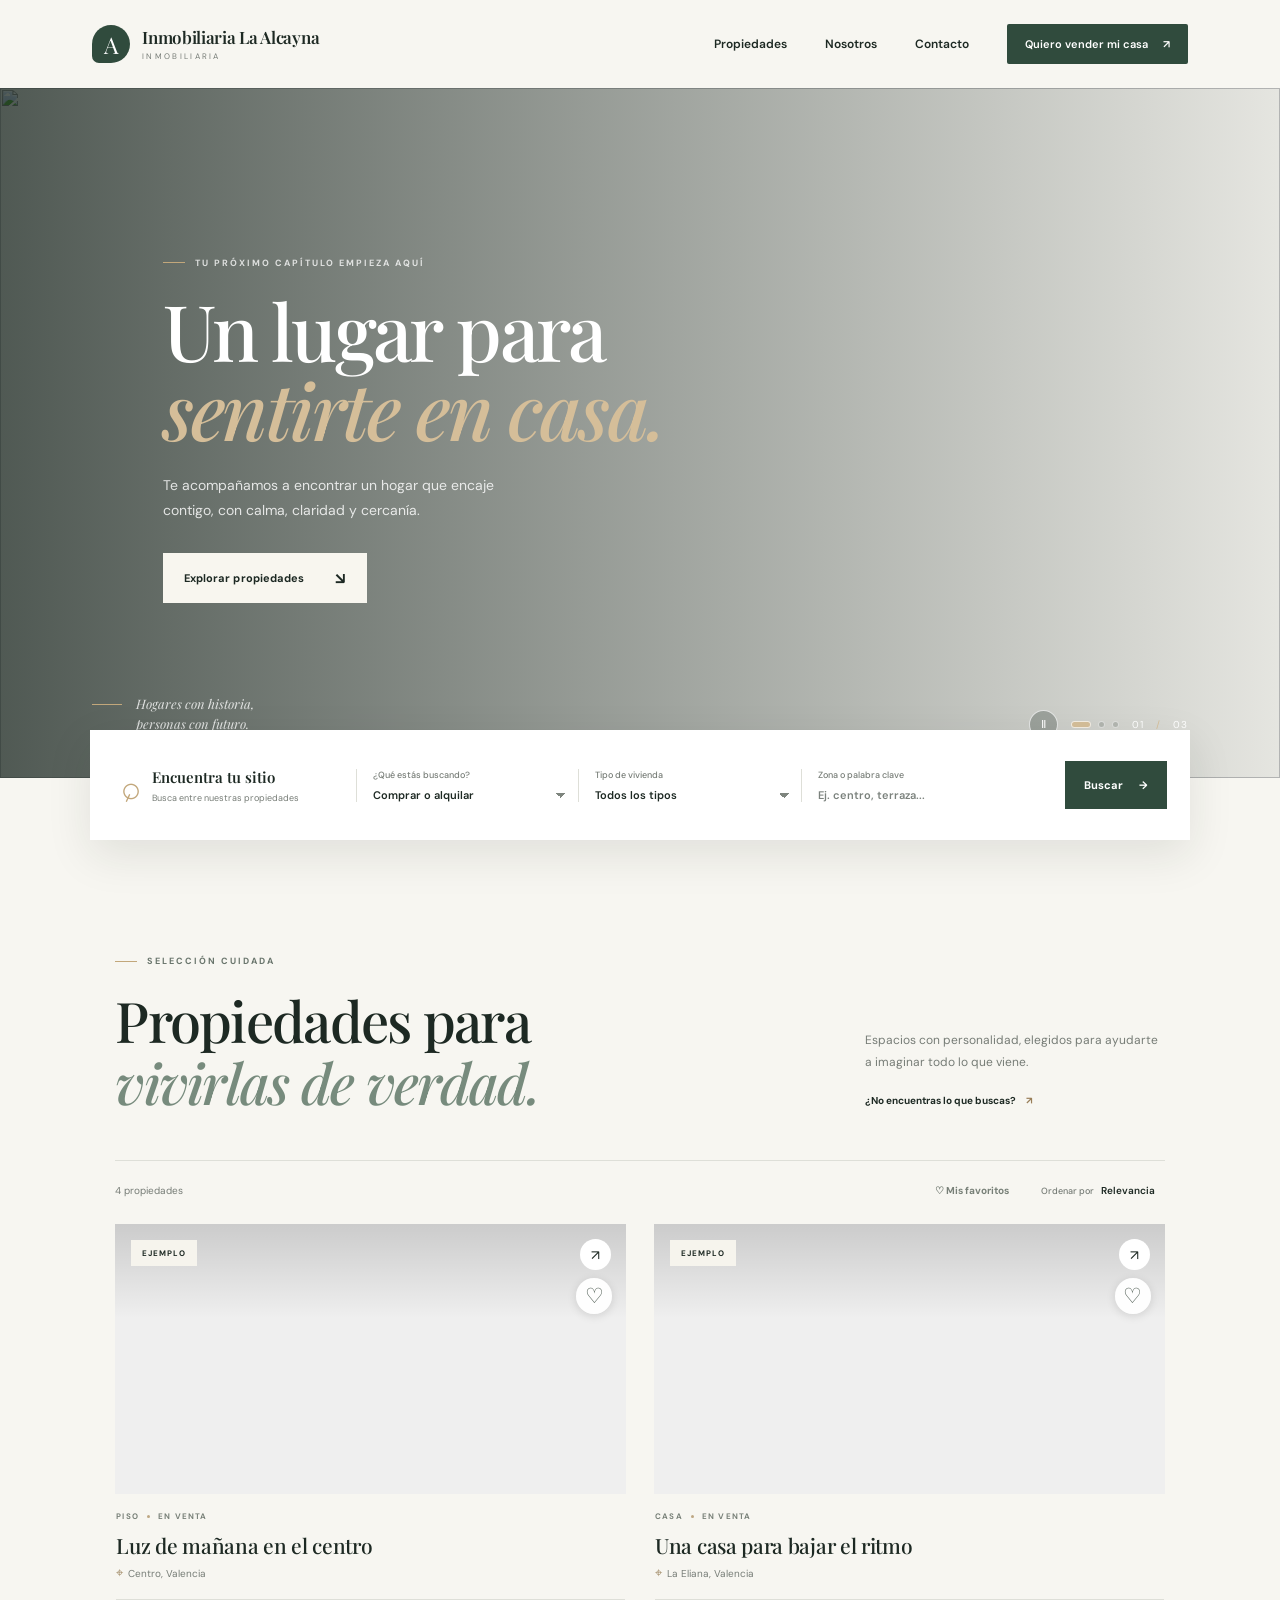
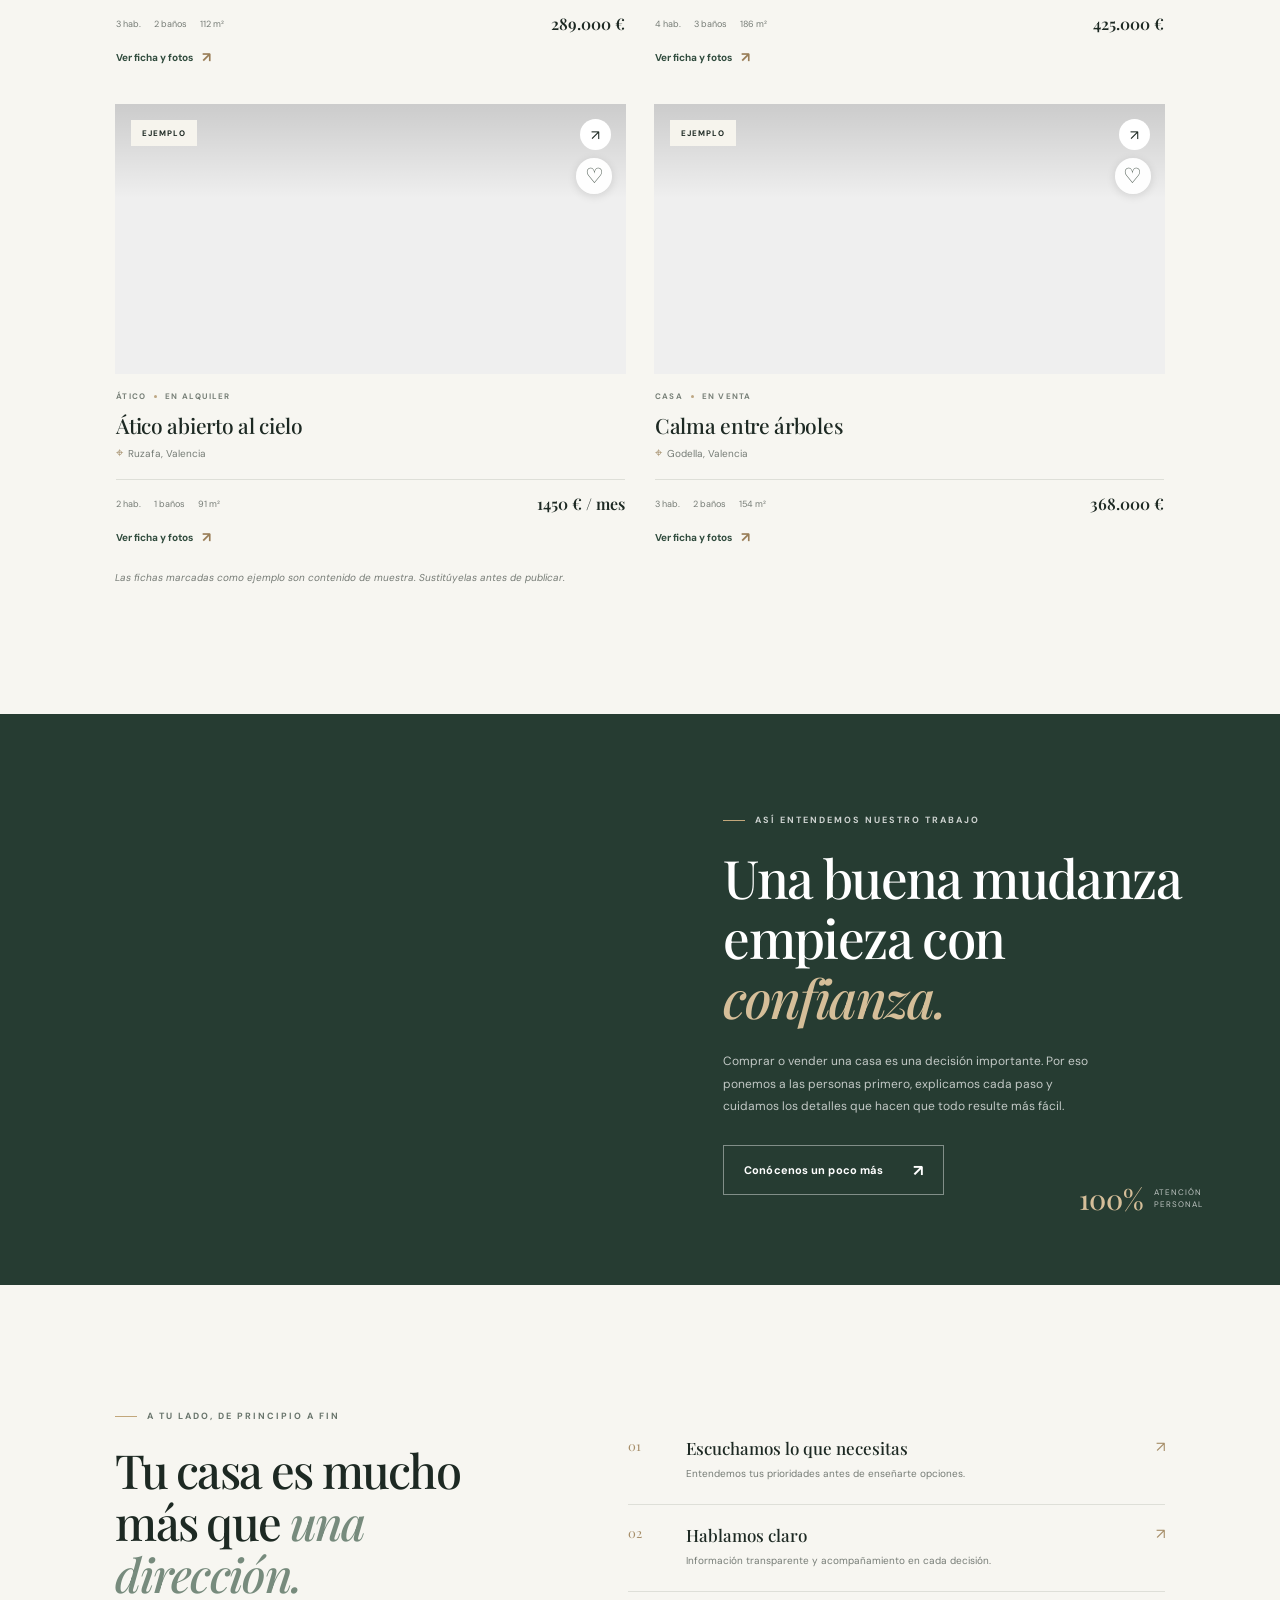
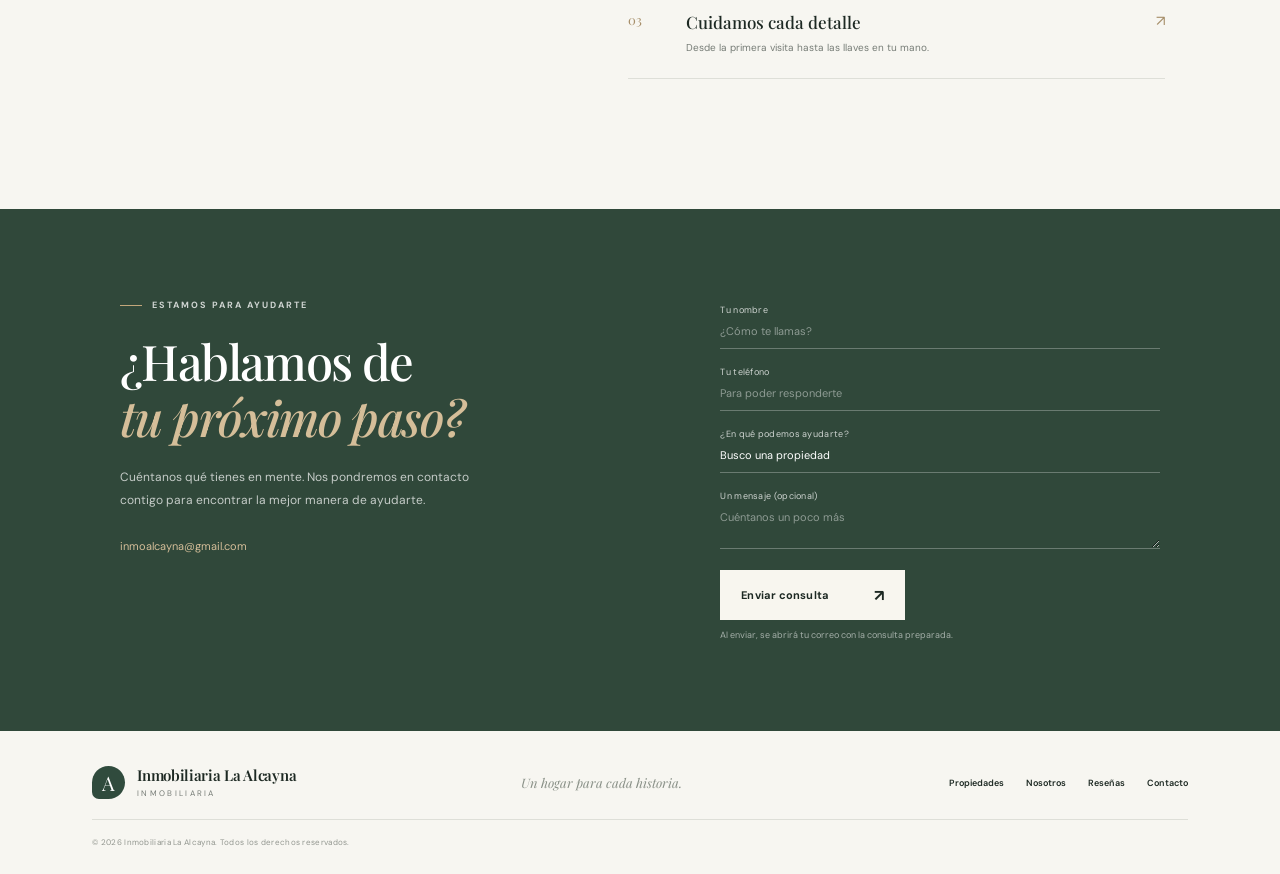
==== commit 9c9a1dad: "Add files via upload" ====
--- a/index.html
+++ b/index.html
@@ -45,9 +45,9 @@
           <a class="button button-light" href="#propiedades">Explorar propiedades <span aria-hidden="true">↘</span></a>
         </div>
         <div class="hero-note"><span class="note-line"></span><span>Hogares con historia,<br />personas con futuro.</span></div>
-        <div class="hero-controls" aria-label="Controles de imágenes destacadas">
+        <div class="hero-controls" role="group" aria-label="Controles de imágenes destacadas">
           <button class="hero-toggle" id="hero-toggle" type="button" aria-label="Pausar imágenes" aria-pressed="false">Ⅱ</button>
-          <div class="hero-dots" id="hero-dots" aria-label="Elegir imagen">
+          <div class="hero-dots" id="hero-dots" role="group" aria-label="Elegir imagen">
             <button type="button" aria-label="Mostrar imagen 1" aria-current="true"></button>
             <button type="button" aria-label="Mostrar imagen 2" aria-current="false"></button>
             <button type="button" aria-label="Mostrar imagen 3" aria-current="false"></button>
@@ -77,7 +77,12 @@
 
       <section class="about-section" id="nosotros">
         <div class="about-image" role="img" aria-label="Salón sereno con luz natural"></div>
-        <div class="about-copy"><p class="eyebrow light"><span></span> Así entendemos nuestro trabajo</p><h2>Una buena mudanza<br />empieza con <em>confianza.</em></h2><p>Comprar o vender una casa es una decisión importante. Por eso ponemos a las personas primero, explicamos cada paso y cuidamos los detalles que hacen que todo resulte más fácil.</p><a class="button button-outline" href="#contacto">Conócenos un poco más <span aria-hidden="true">↗</span></a><div class="about-stat"><strong>100%</strong><span>atención<br />personal</span></div></div>
+        <div class="about-copy"><p class="eyebrow light"><span></span> Así entendemos nuestro trabajo</p><h2 id="about-heading">Una buena mudanza<br />empieza con <em>confianza.</em></h2><p id="about-description">Comprar o vender una casa es una decisión importante. Por eso ponemos a las personas primero, explicamos cada paso y cuidamos los detalles que hacen que todo resulte más fácil.</p><a class="button button-outline" href="#contacto">Conócenos un poco más <span aria-hidden="true">↗</span></a><div class="about-stat"><strong id="about-stat">100%</strong><span id="about-stat-label">atención<br />personal</span></div></div>
+      </section>
+
+      <section class="reviews-section section-wrap" id="resenas" hidden>
+        <div class="section-heading"><div><p class="eyebrow"><span></span> Lo que dicen nuestros clientes</p><h2>Experiencias<br /><em>que nos inspiran.</em></h2></div><div class="heading-side"><p>La confianza se construye con cada historia y cada hogar encontrado.</p></div></div>
+        <div class="reviews-grid" id="reviews-grid"></div>
       </section>
 
       <section class="promise-section section-wrap">
@@ -112,7 +117,7 @@
           <span class="gallery-count" id="gallery-count"></span>
           <button class="gallery-toggle" id="gallery-toggle" type="button" aria-label="Pausar pase de fotos" aria-pressed="false" hidden>Ⅱ</button>
           <button class="gallery-fullscreen" id="gallery-fullscreen" type="button" aria-label="Ampliar fotos a pantalla completa" hidden>⛶</button>
-          <div class="gallery-thumbnails" id="gallery-thumbnails" aria-label="Elegir fotografía"></div>
+          <div class="gallery-thumbnails" id="gallery-thumbnails" role="group" aria-label="Elegir fotografía"></div>
         </div>
         <div class="dialog-content">
           <p class="dialog-kicker" id="dialog-kicker"></p>
@@ -147,7 +152,7 @@
 
     <footer class="site-footer">
       <a class="brand footer-brand" href="#inicio"><span class="brand-mark" aria-hidden="true">A</span><span class="brand-copy"><strong data-brand>Inmobiliaria La Alcayna</strong><small>INMOBILIARIA</small></span></a>
-      <p>Un hogar para cada historia.</p><div class="footer-links"><a href="#propiedades">Propiedades</a><a href="#nosotros">Nosotros</a><a href="#contacto">Contacto</a></div><small class="copyright">© <span id="year"></span> <span data-brand>Hogar & Horizonte</span>. Todos los derechos reservados.</small>
+      <p>Un hogar para cada historia.</p><div class="footer-links"><a href="#propiedades">Propiedades</a><a href="#nosotros">Nosotros</a><a href="#resenas">Reseñas</a><a href="#contacto">Contacto</a></div><small class="copyright">© <span id="year"></span> <span data-brand>Hogar & Horizonte</span>. Todos los derechos reservados.</small>
     </footer>
   </body>
 </html>
--- a/styles.css
+++ b/styles.css
@@ -6,6 +6,8 @@
 .hero-slide{position:absolute;inset:0;width:100%;height:100%;object-fit:cover;object-position:center 54%;opacity:0;transform:scale(1.035);transition:opacity .9s ease,transform 7s ease}
 .hero-slide.is-active{opacity:1;transform:scale(1)}
 .hero-controls{position:absolute;z-index:2;right:7.2%;bottom:39px;display:flex;align-items:center;gap:13px}
+.reviews-section{padding-top:105px;padding-bottom:110px}.reviews-grid{display:grid;grid-template-columns:repeat(3,minmax(0,1fr));gap:20px}.review-card{background:#fff;border:1px solid var(--line);padding:28px 25px;min-height:190px}.review-stars{color:#b59768;letter-spacing:3px;font-size:12px}.review-card blockquote{margin:18px 0;font-family:var(--serif);font-size:17px;line-height:1.55}.review-card>p{font-size:10px;color:var(--muted);margin:0;font-weight:700}.site-footer .footer-links{flex-wrap:wrap}
+@media(max-width:650px){.reviews-section{padding-top:75px;padding-bottom:80px}.reviews-grid{grid-template-columns:1fr}.review-card{min-height:0}}
 .hero-toggle,.hero-dots button{border:1px solid rgba(255,255,255,.72);background:rgba(19,32,25,.25);color:#fff;cursor:pointer}
 .hero-toggle{width:29px;height:29px;border-radius:50%;display:grid;place-items:center;font-size:11px;line-height:1}
 .hero-dots{display:flex;align-items:center;gap:7px}
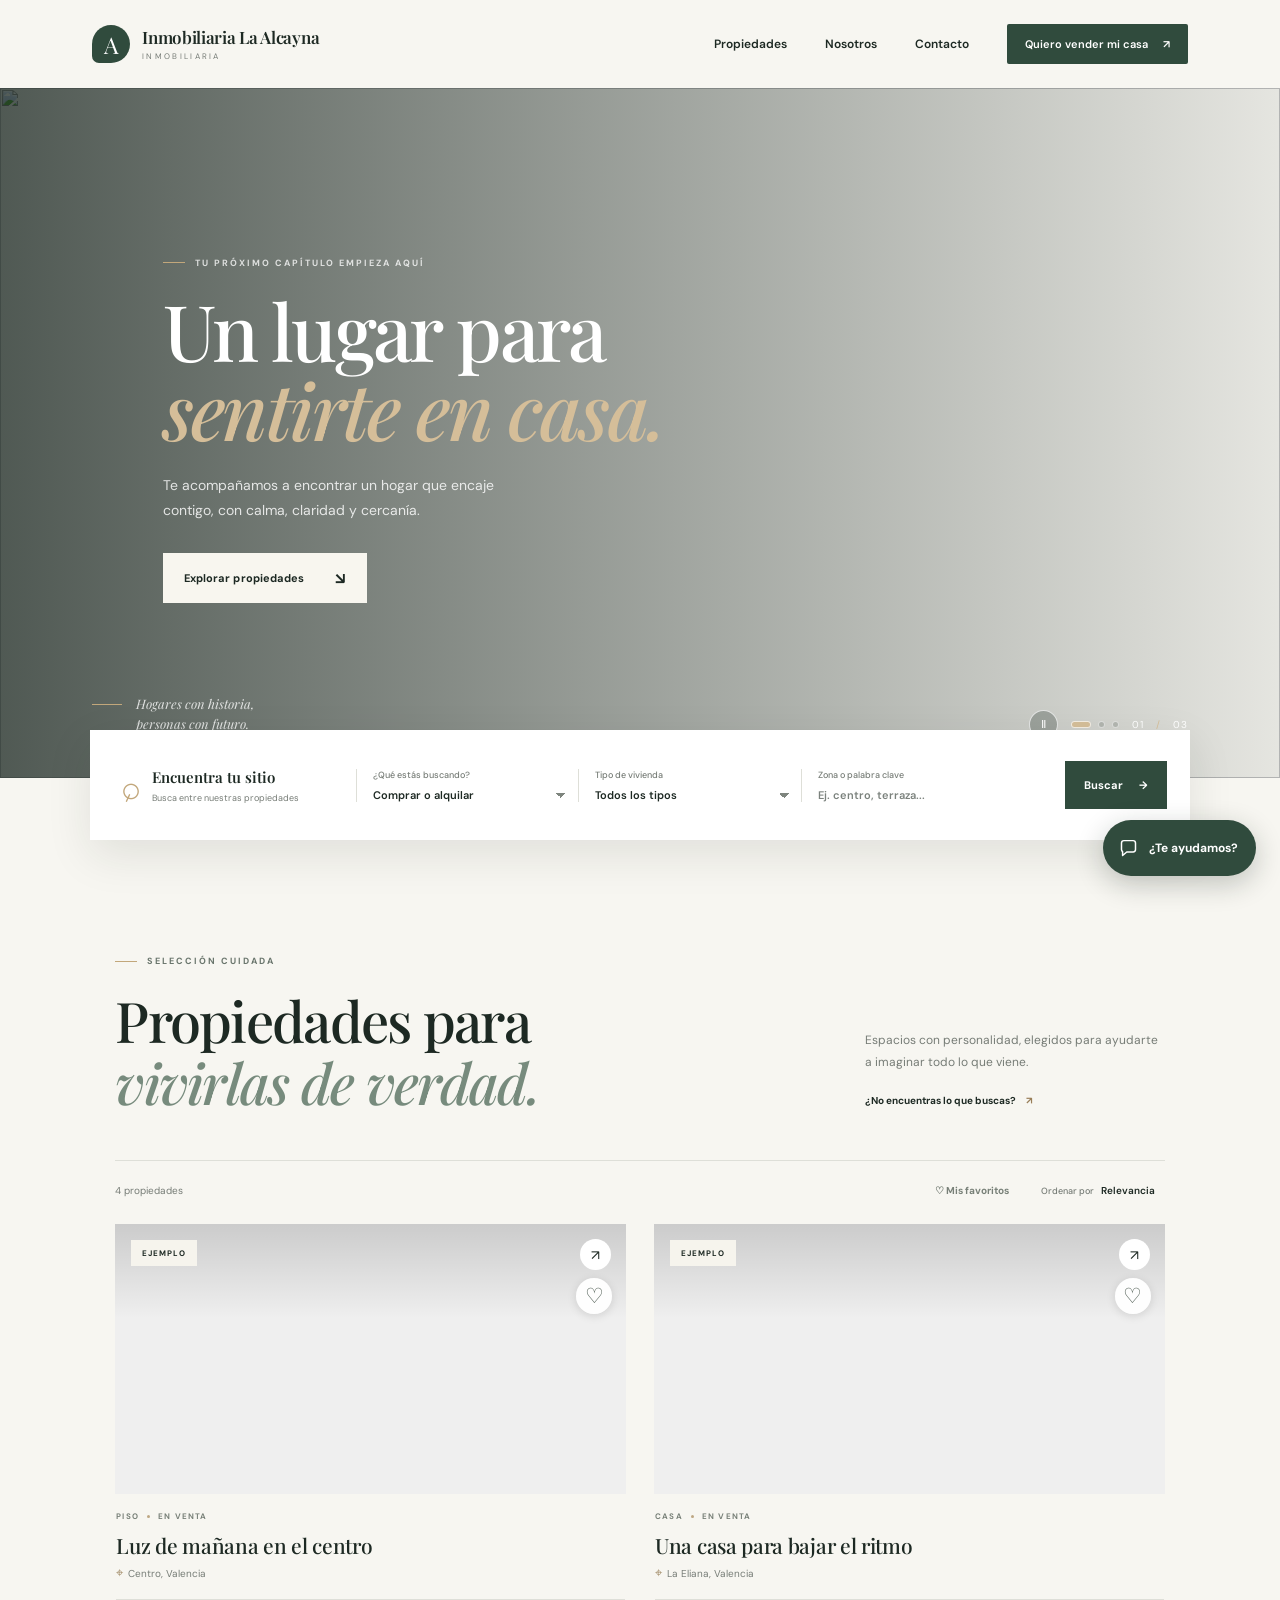
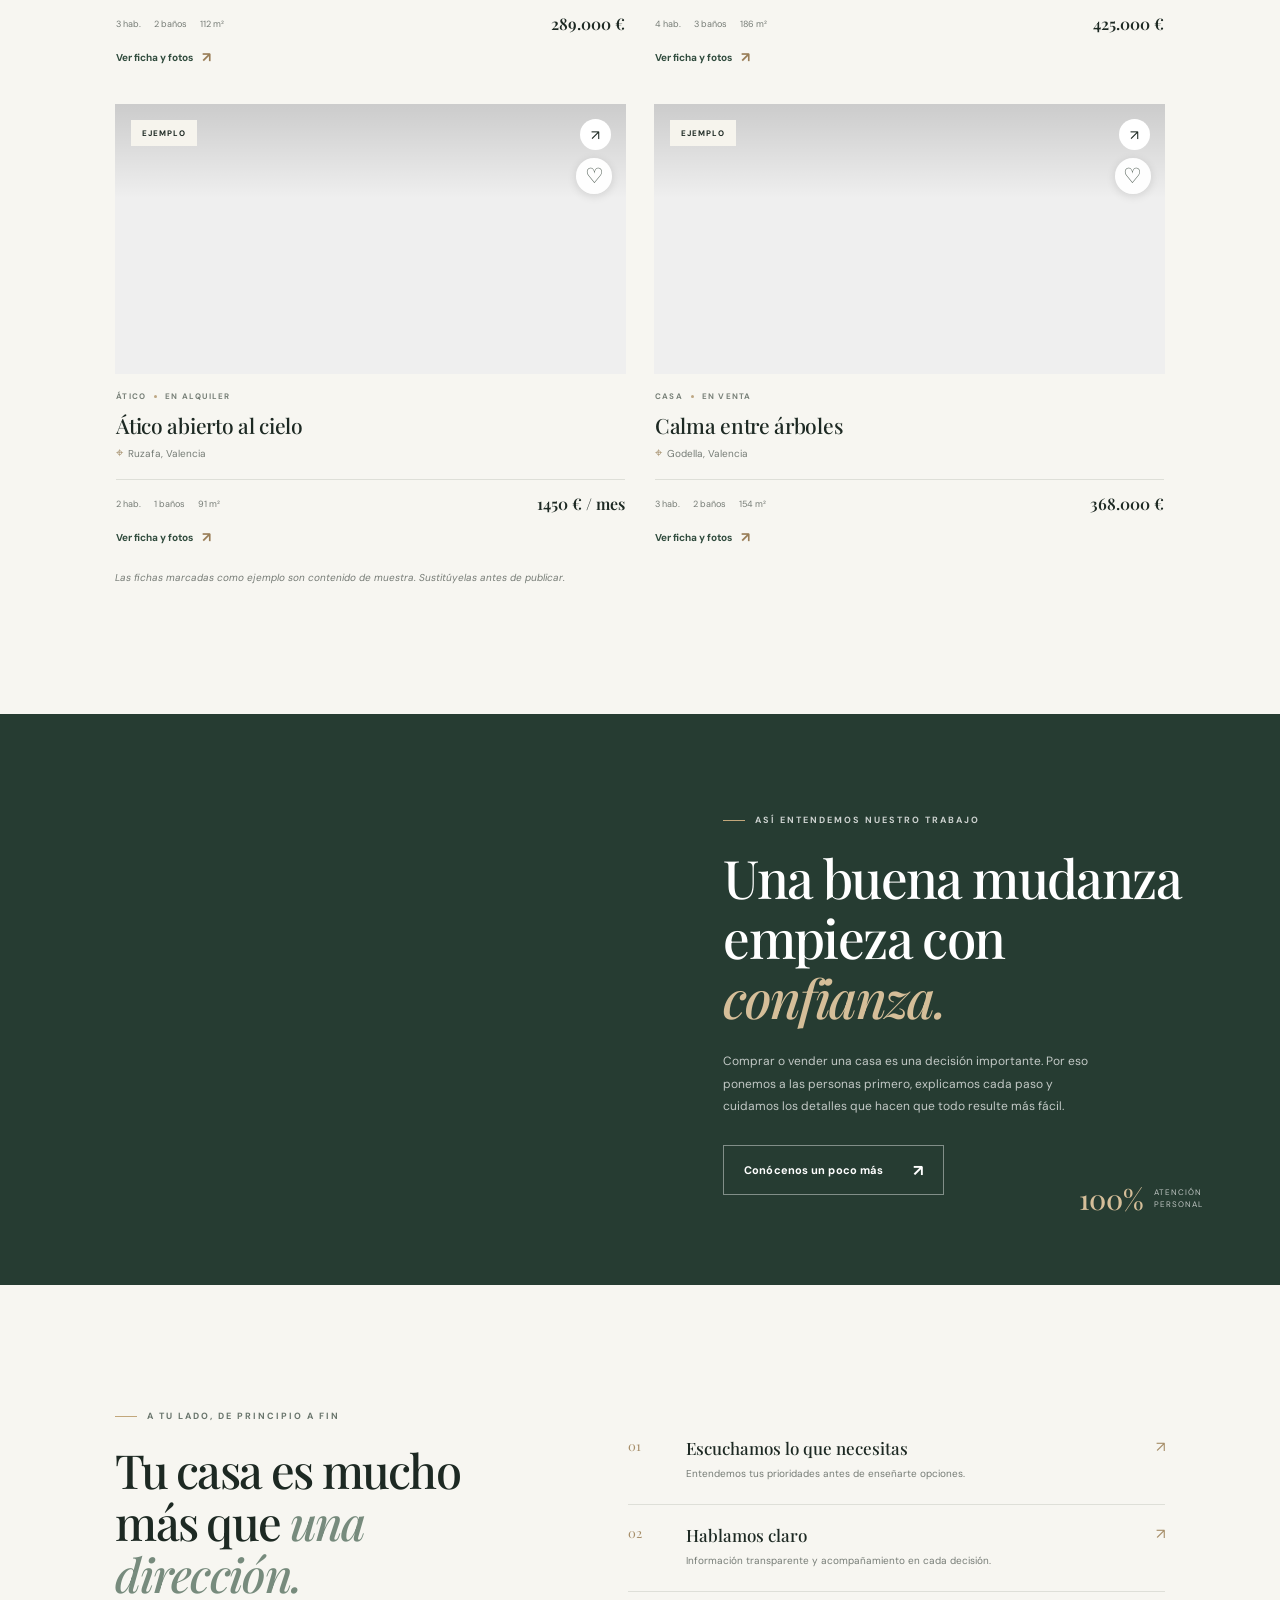
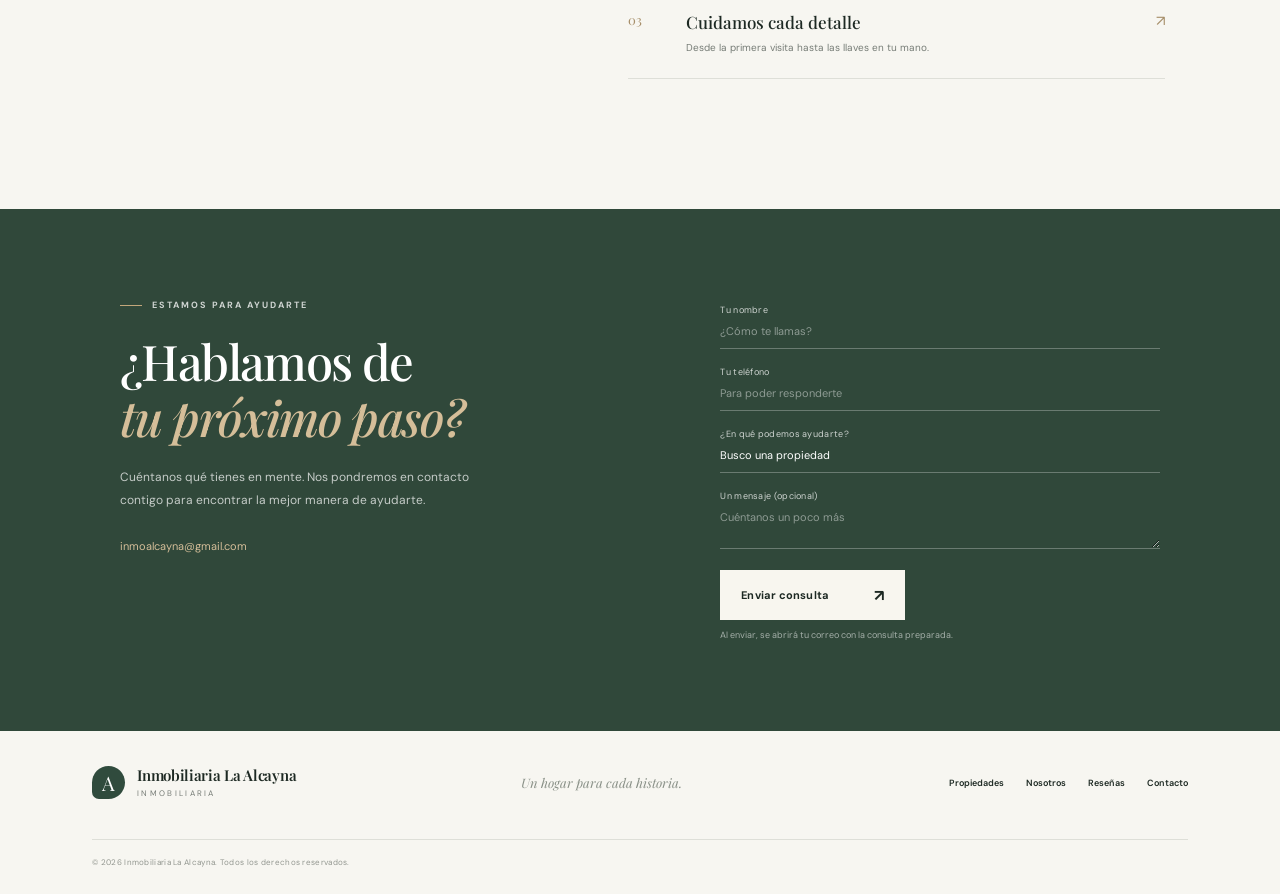
==== commit 12a84c7e: "Añadir asistente automático a la web Integra el chat de atención, búsqueda en anuncios publicados y " ====
--- a/index.html
+++ b/index.html
@@ -105,6 +105,7 @@
           <p class="form-help" id="form-help">Al enviar, se abrirá WhatsApp con tu mensaje preparado.</p>
         </form>
       </section>
+      <section class="custom-page" id="custom-page" hidden></section>
     </main>
 
     <dialog class="property-dialog" id="property-dialog" aria-labelledby="dialog-title">
@@ -112,6 +113,7 @@
       <div class="dialog-layout">
         <div class="dialog-gallery">
           <button class="zoom-image" id="zoom-image" type="button" aria-label="Ampliar fotografía"><img id="dialog-image" src="" alt="" /></button>
+          <video class="dialog-video" id="dialog-video" controls playsinline preload="metadata" hidden></video>
           <button class="gallery-control gallery-prev" id="gallery-prev" type="button" aria-label="Foto anterior">←</button>
           <button class="gallery-control gallery-next" id="gallery-next" type="button" aria-label="Foto siguiente">→</button>
           <span class="gallery-count" id="gallery-count"></span>
@@ -150,9 +152,30 @@
       <span class="lightbox-count" id="lightbox-count"></span>
     </dialog>
 
+    <aside class="assistant-widget" id="assistant-widget">
+      <section class="assistant-panel" id="assistant-panel" aria-labelledby="assistant-title" hidden>
+        <header class="assistant-header">
+          <div><p class="assistant-kicker">INMOBILIARIA LA ALCAYNA</p><h2 id="assistant-title">¿En qué te ayudo?</h2></div>
+          <button class="assistant-close" id="assistant-close" type="button" aria-label="Cerrar asistente">×</button>
+        </header>
+        <div class="assistant-messages" id="assistant-messages" role="log" aria-live="polite" aria-relevant="additions"></div>
+        <div class="assistant-suggestions" id="assistant-suggestions" aria-label="Respuestas rápidas"></div>
+        <form class="assistant-form" id="assistant-form">
+          <label class="visually-hidden" for="assistant-input">Escribe tu consulta</label>
+          <input id="assistant-input" name="consulta" type="text" maxlength="400" autocomplete="off" placeholder="Escribe tu consulta…" />
+          <button type="submit" aria-label="Enviar consulta">Enviar <span aria-hidden="true">→</span></button>
+        </form>
+        <p class="assistant-privacy">Asistente automático. Este chat no se guarda.</p>
+      </section>
+      <button class="assistant-toggle" id="assistant-toggle" type="button" aria-expanded="false" aria-controls="assistant-panel" aria-label="Abrir asistente virtual">
+        <svg viewBox="0 0 24 24" aria-hidden="true"><path d="M4 5.75A2.75 2.75 0 0 1 6.75 3h10.5A2.75 2.75 0 0 1 20 5.75v7.5A2.75 2.75 0 0 1 17.25 16H10l-4.75 4v-4.56A2.75 2.75 0 0 1 4 13.25z" /></svg>
+        <span>¿Te ayudamos?</span>
+      </button>
+    </aside>
+
     <footer class="site-footer">
       <a class="brand footer-brand" href="#inicio"><span class="brand-mark" aria-hidden="true">A</span><span class="brand-copy"><strong data-brand>Inmobiliaria La Alcayna</strong><small>INMOBILIARIA</small></span></a>
-      <p>Un hogar para cada historia.</p><div class="footer-links"><a href="#propiedades">Propiedades</a><a href="#nosotros">Nosotros</a><a href="#resenas">Reseñas</a><a href="#contacto">Contacto</a></div><small class="copyright">© <span id="year"></span> <span data-brand>Hogar & Horizonte</span>. Todos los derechos reservados.</small>
+      <p>Un hogar para cada historia.</p><div class="footer-links"><a href="#propiedades">Propiedades</a><a href="#nosotros">Nosotros</a><a href="#resenas">Reseñas</a><a href="#contacto">Contacto</a></div><div class="social-links" id="social-links" aria-label="Redes sociales"></div><small class="copyright">© <span id="year"></span> <span data-brand>Hogar & Horizonte</span>. Todos los derechos reservados.</small>
     </footer>
   </body>
 </html>
--- a/styles.css
+++ b/styles.css
@@ -25,3 +25,46 @@
 .favorites-filter.is-active{background:var(--green);border-color:var(--green);color:#fff}
 .property-photo:focus-visible,.property-favorite:focus-visible,.favorites-filter:focus-visible,.hero-toggle:focus-visible,.hero-dots button:focus-visible{outline:2px solid #d5be99;outline-offset:3px}
 @media(max-width:650px){.toolbar-actions{gap:9px;align-items:flex-end;flex-direction:column}.property-favorite{right:55px}}
+.property-cover-video{position:absolute;inset:0;width:100%;height:100%;object-fit:cover}.video-label{position:absolute;z-index:1;left:14px;bottom:13px;padding:6px 9px;background:rgba(25,35,29,.78);color:#fff;font-size:9px;text-transform:uppercase;letter-spacing:1px}.property-photo.has-cover-video{background-color:#ddd}
+.social-links{grid-column:1/-1;display:flex;justify-content:flex-end;flex-wrap:wrap;gap:18px;font-size:9px;font-weight:700;color:var(--green)}
+.social-links a:hover{text-decoration:underline;text-underline-offset:4px}
+.custom-page{width:min(1080px,82%);min-height:60vh;margin:0 auto;padding:55px 0 115px}
+.custom-page-back{display:inline-block;margin-bottom:26px;color:var(--green);font-size:11px;font-weight:700}
+.custom-page-image{width:100%;height:min(46vw,470px);min-height:220px;object-fit:cover;display:block;margin-bottom:42px}
+.custom-page-copy{max-width:760px;margin:0 auto}
+.custom-page-copy h1{font-family:var(--serif);font-size:clamp(42px,6vw,66px);font-weight:500;letter-spacing:-1.8px;margin:0 0 28px}
+.custom-page-copy>p:not(.eyebrow){font-size:14px;line-height:1.9;color:#69736b;margin:0 0 20px}
+@media(max-width:650px){.social-links{grid-row:4;justify-content:flex-start;gap:15px}.copyright{grid-row:5}.custom-page{width:88%;padding:35px 0 75px}.custom-page-image{height:60vw;margin-bottom:28px}.custom-page-copy h1{font-size:43px}.custom-page-copy>p:not(.eyebrow){font-size:13px}}
+
+.visually-hidden{position:absolute!important;width:1px;height:1px;padding:0;margin:-1px;overflow:hidden;clip:rect(0,0,0,0);white-space:nowrap;border:0}
+.assistant-widget{position:fixed;z-index:30;right:24px;bottom:24px;display:flex;align-items:flex-end;flex-direction:column;gap:12px;font-family:var(--sans)}
+.assistant-toggle{display:flex;align-items:center;gap:10px;padding:0 18px 0 15px;height:56px;border:0;border-radius:30px;background:var(--green);color:#fff;box-shadow:0 8px 28px rgba(21,35,27,.24);font-size:12px;font-weight:700;cursor:pointer;transition:transform .2s,background .2s}
+.assistant-toggle:hover{background:#253b2e;transform:translateY(-2px)}
+.assistant-toggle svg{width:21px;height:21px;fill:none;stroke:currentColor;stroke-width:1.7;stroke-linecap:round;stroke-linejoin:round}
+.assistant-panel{width:min(370px,calc(100vw - 32px));height:min(560px,calc(100dvh - 110px));min-height:350px;display:flex;flex-direction:column;overflow:hidden;background:#fff;border:1px solid rgba(46,69,55,.15);border-radius:16px;box-shadow:0 16px 48px rgba(24,38,29,.22)}
+.assistant-panel[hidden]{display:none}
+.assistant-header{display:flex;justify-content:space-between;align-items:center;gap:14px;padding:18px 20px 16px;background:var(--green-dark);color:white}
+.assistant-kicker{margin:0 0 5px;color:#d5be99;font-size:8px;letter-spacing:1.3px;font-weight:700}
+.assistant-header h2{margin:0;font-family:var(--serif);font-weight:500;font-size:21px;letter-spacing:-.3px}
+.assistant-close{flex:none;width:32px;height:32px;border:1px solid rgba(255,255,255,.3);border-radius:50%;background:transparent;color:white;font-size:22px;line-height:1;cursor:pointer}
+.assistant-messages{display:flex;flex:1;flex-direction:column;gap:11px;overflow:auto;padding:17px 16px 10px;scroll-behavior:smooth;background:#f8f8f5}
+.assistant-message{max-width:88%;padding:11px 13px;border-radius:13px;font-size:12px;line-height:1.6;white-space:pre-line;overflow-wrap:anywhere}
+.assistant-message-bot{align-self:flex-start;background:#fff;border:1px solid #e9e9e2;color:#38443b;border-bottom-left-radius:4px}
+.assistant-message-user{align-self:flex-end;background:#e8eee8;color:#293b2e;border-bottom-right-radius:4px}
+.assistant-result{display:flex;flex-direction:column;gap:5px;align-self:flex-start;width:90%;padding:12px 13px;background:#fff;border:1px solid #e6e8e1;border-radius:12px}
+.assistant-result strong{font-family:var(--serif);font-size:15px;font-weight:600;color:#293b2e}
+.assistant-result span{font-size:10px;line-height:1.5;color:#717a72}
+.assistant-result button{align-self:flex-start;margin-top:4px;padding:7px 10px;border:1px solid #cfd8cf;background:#f8faf7;color:#30483a;font-size:10px;font-weight:700;cursor:pointer}
+.assistant-suggestions{display:flex;flex-wrap:wrap;gap:7px;padding:10px 15px 4px;background:#f8f8f5}
+.assistant-suggestions:empty{display:none}
+.assistant-suggestions button{padding:7px 10px;border:1px solid #d8ded6;border-radius:20px;background:#fff;color:#354b3c;font-size:10px;line-height:1.3;font-weight:600;cursor:pointer}
+.assistant-suggestions button:hover{background:#edf2ec;border-color:#aebdad}
+.assistant-form{display:flex;gap:8px;padding:11px 14px 9px;background:#f8f8f5}
+.assistant-form input{flex:1;min-width:0;height:42px;padding:0 12px;border:1px solid #dfe3dc;border-radius:7px;background:#fff;color:#29372e;font:inherit;font-size:11px;outline:0}
+.assistant-form input:focus{border-color:#718b77;box-shadow:0 0 0 2px rgba(113,139,119,.15)}
+.assistant-form button{height:42px;padding:0 13px;border:0;border-radius:7px;background:var(--green);color:#fff;font-size:10px;font-weight:700;cursor:pointer}
+.assistant-form button span{padding-left:5px}
+.assistant-privacy{margin:0;padding:0 15px 12px;background:#f8f8f5;color:#828981;font-size:9px;line-height:1.4}
+.assistant-widget :focus-visible{outline:2px solid #bb9f72;outline-offset:3px}
+@media(max-width:650px){.assistant-widget{right:14px;bottom:14px}.assistant-panel{width:calc(100vw - 28px);height:min(560px,calc(100dvh - 94px));min-height:320px}.assistant-toggle{height:52px;padding:0 15px 0 13px}}
+@media(prefers-reduced-motion:reduce){.assistant-messages{scroll-behavior:auto}.assistant-toggle{transition:none}}
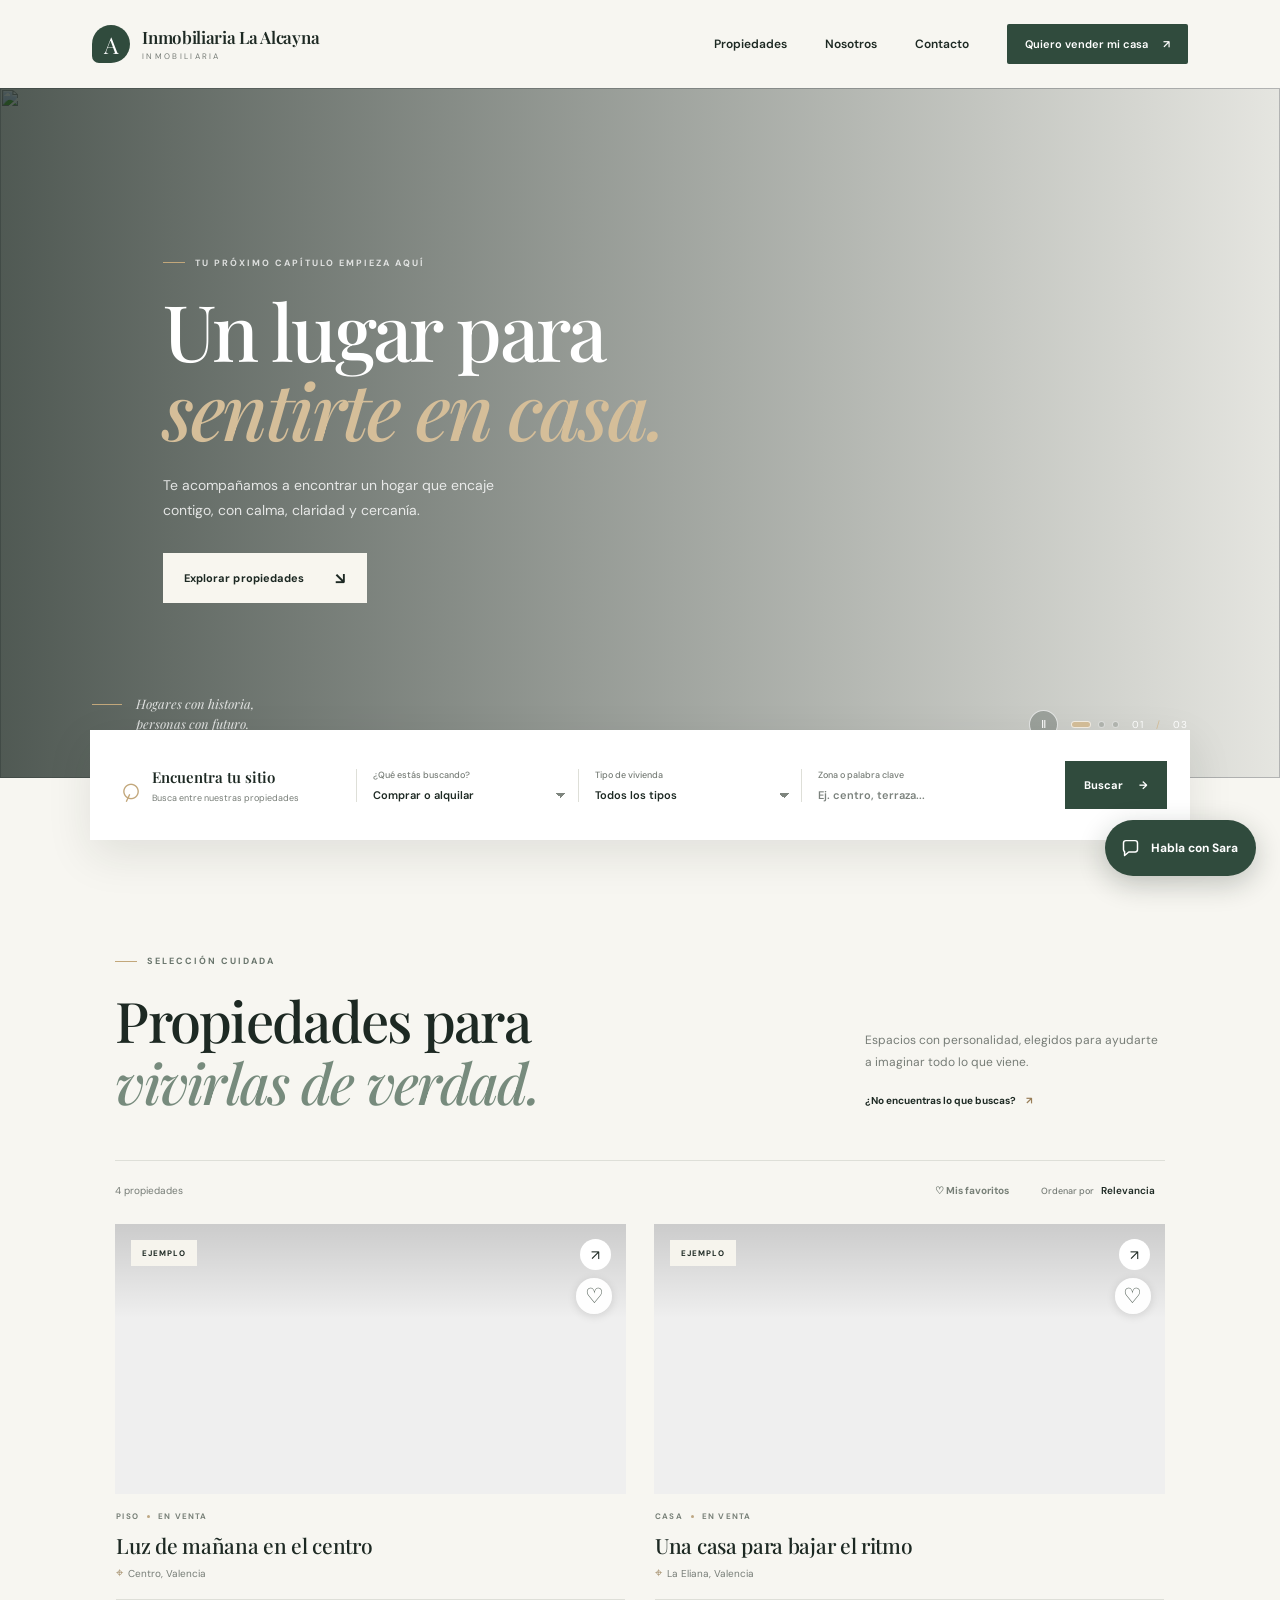
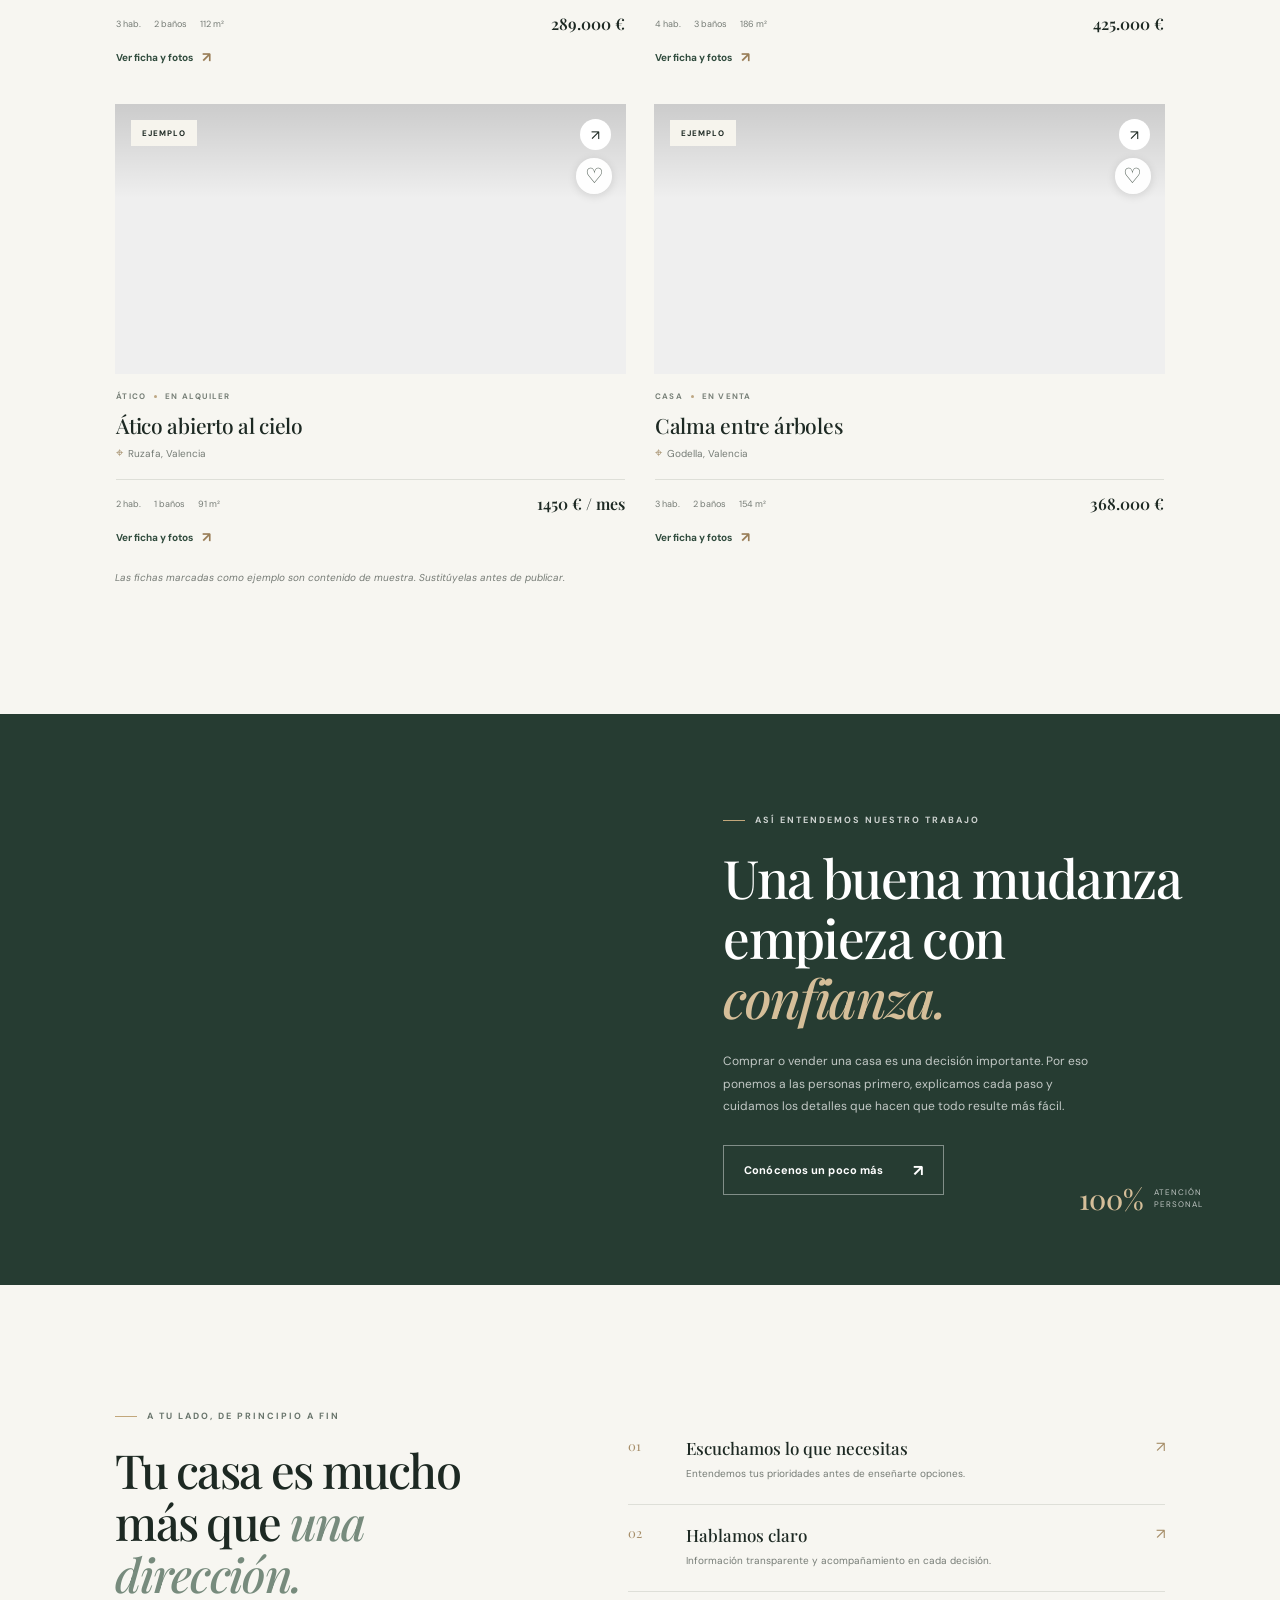
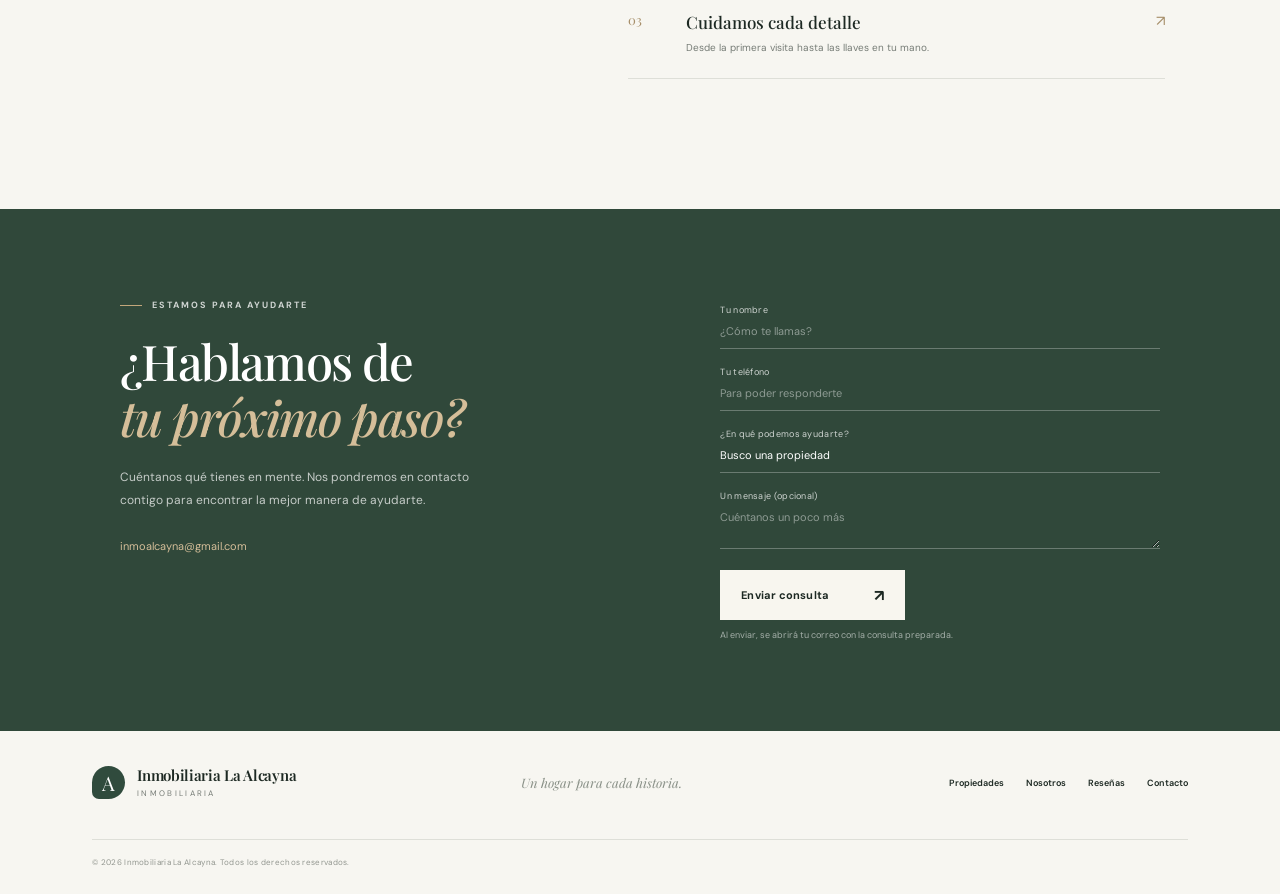
==== commit 5eb179ba: "Mejorar a Sara y añadir búsqueda y gestión de propietarios Actualiza el asistente para compradores y" ====
--- a/index.html
+++ b/index.html
@@ -155,21 +155,37 @@
     <aside class="assistant-widget" id="assistant-widget">
       <section class="assistant-panel" id="assistant-panel" aria-labelledby="assistant-title" hidden>
         <header class="assistant-header">
-          <div><p class="assistant-kicker">INMOBILIARIA LA ALCAYNA</p><h2 id="assistant-title">¿En qué te ayudo?</h2></div>
-          <button class="assistant-close" id="assistant-close" type="button" aria-label="Cerrar asistente">×</button>
+          <div><p class="assistant-kicker">ASISTENTE DE INMOBILIARIA LA ALCAYNA</p><h2 id="assistant-title">Hola, soy Sara</h2></div>
+          <div class="assistant-header-actions">
+            <button class="assistant-voice" id="assistant-voice" type="button" aria-pressed="true" aria-label="Silenciar la voz de Sara"><svg viewBox="0 0 24 24" aria-hidden="true"><path d="M4 9v6h4l5 4V5L8 9H4zm13.5 3a4.5 4.5 0 0 0-2.5-4.03v8.05A4.5 4.5 0 0 0 17.5 12zm-2.5-9v2.06a7.5 7.5 0 0 1 0 13.88V21a9.5 9.5 0 0 0 0-18z" /></svg><span id="assistant-voice-label">Voz activa</span></button>
+            <button class="assistant-close" id="assistant-close" type="button" aria-label="Cerrar asistente">×</button>
+          </div>
         </header>
         <div class="assistant-messages" id="assistant-messages" role="log" aria-live="polite" aria-relevant="additions"></div>
+        <form class="assistant-search-form" id="assistant-search-form" hidden>
+          <p class="assistant-search-title">Cuéntame qué vivienda buscas</p>
+          <div class="assistant-search-grid">
+            <label>Operación<select id="assistant-search-operation"><option value="venta">Comprar</option><option value="alquiler">Alquilar</option></select></label>
+            <label>Tipo<select id="assistant-search-type"><option value="all">Cualquier tipo</option><option value="piso">Piso</option><option value="casa">Casa / chalet</option><option value="atico">Ático</option><option value="local">Local</option><option value="terreno">Terreno</option></select></label>
+            <label class="assistant-search-wide">Localidad<input id="assistant-search-location" type="text" maxlength="100" placeholder="Ej. La Alcayna" /></label>
+            <label>Precio máximo (€)<input id="assistant-search-price" type="number" min="0" step="1000" placeholder="Sin límite" /></label>
+            <label>Dormitorios<input id="assistant-search-bedrooms" type="number" min="0" max="20" step="1" placeholder="Cualquiera" /></label>
+            <label class="assistant-garden"><input id="assistant-search-garden" type="checkbox" /> Jardín</label>
+            <label class="assistant-search-wide">¿Qué más necesitas?<input id="assistant-search-features" type="text" maxlength="160" placeholder="Piscina, terraza, garaje…" /></label>
+          </div>
+          <button class="assistant-search-submit" type="submit">Buscar viviendas <span aria-hidden="true">→</span></button>
+        </form>
         <div class="assistant-suggestions" id="assistant-suggestions" aria-label="Respuestas rápidas"></div>
         <form class="assistant-form" id="assistant-form">
           <label class="visually-hidden" for="assistant-input">Escribe tu consulta</label>
           <input id="assistant-input" name="consulta" type="text" maxlength="400" autocomplete="off" placeholder="Escribe tu consulta…" />
           <button type="submit" aria-label="Enviar consulta">Enviar <span aria-hidden="true">→</span></button>
         </form>
-        <p class="assistant-privacy">Asistente automático. Este chat no se guarda.</p>
+        <p class="assistant-privacy">Sara es un asistente automático. El chat no se guarda; no compartas DNI ni documentos aquí.</p>
       </section>
-      <button class="assistant-toggle" id="assistant-toggle" type="button" aria-expanded="false" aria-controls="assistant-panel" aria-label="Abrir asistente virtual">
+      <button class="assistant-toggle" id="assistant-toggle" type="button" aria-expanded="false" aria-controls="assistant-panel" aria-label="Hablar con Sara">
         <svg viewBox="0 0 24 24" aria-hidden="true"><path d="M4 5.75A2.75 2.75 0 0 1 6.75 3h10.5A2.75 2.75 0 0 1 20 5.75v7.5A2.75 2.75 0 0 1 17.25 16H10l-4.75 4v-4.56A2.75 2.75 0 0 1 4 13.25z" /></svg>
-        <span>¿Te ayudamos?</span>
+        <span>Habla con Sara</span>
       </button>
     </aside>
 
--- a/styles.css
+++ b/styles.css
@@ -46,6 +46,10 @@
 .assistant-header{display:flex;justify-content:space-between;align-items:center;gap:14px;padding:18px 20px 16px;background:var(--green-dark);color:white}
 .assistant-kicker{margin:0 0 5px;color:#d5be99;font-size:8px;letter-spacing:1.3px;font-weight:700}
 .assistant-header h2{margin:0;font-family:var(--serif);font-weight:500;font-size:21px;letter-spacing:-.3px}
+.assistant-header-actions{display:flex;align-items:center;gap:7px}
+.assistant-voice{display:flex;align-items:center;gap:5px;padding:6px 8px;border:1px solid rgba(255,255,255,.3);border-radius:20px;background:transparent;color:white;font-size:9px;font-weight:600;cursor:pointer}
+.assistant-voice svg{width:15px;height:15px;fill:currentColor}
+.assistant-voice[aria-pressed="false"]{color:rgba(255,255,255,.65)}
 .assistant-close{flex:none;width:32px;height:32px;border:1px solid rgba(255,255,255,.3);border-radius:50%;background:transparent;color:white;font-size:22px;line-height:1;cursor:pointer}
 .assistant-messages{display:flex;flex:1;flex-direction:column;gap:11px;overflow:auto;padding:17px 16px 10px;scroll-behavior:smooth;background:#f8f8f5}
 .assistant-message{max-width:88%;padding:11px 13px;border-radius:13px;font-size:12px;line-height:1.6;white-space:pre-line;overflow-wrap:anywhere}
@@ -59,6 +63,18 @@
 .assistant-suggestions:empty{display:none}
 .assistant-suggestions button{padding:7px 10px;border:1px solid #d8ded6;border-radius:20px;background:#fff;color:#354b3c;font-size:10px;line-height:1.3;font-weight:600;cursor:pointer}
 .assistant-suggestions button:hover{background:#edf2ec;border-color:#aebdad}
+.assistant-search-form{flex:none;max-height:245px;overflow:auto;padding:12px 15px;background:#fff;border-top:1px solid #e9e9e2}
+.assistant-search-form[hidden]{display:none}
+.assistant-search-title{margin:0 0 9px;font-family:var(--serif);font-size:14px;color:#30483a}
+.assistant-search-grid{display:grid;grid-template-columns:1fr 1fr;gap:8px}
+.assistant-search-grid label{display:flex;flex-direction:column;gap:4px;min-width:0;color:#606b61;font-size:9px;font-weight:600}
+.assistant-search-grid .assistant-search-wide{grid-column:1/-1}
+.assistant-search-grid input:not([type="checkbox"]),.assistant-search-grid select{min-width:0;width:100%;height:34px;padding:0 8px;border:1px solid #dfe3dc;border-radius:4px;background:#fff;color:#29372e;font:inherit;font-size:10px;outline:0}
+.assistant-search-grid input:focus,.assistant-search-grid select:focus{border-color:#718b77;box-shadow:0 0 0 2px rgba(113,139,119,.15)}
+.assistant-search-grid .assistant-garden{flex-direction:row;align-items:center;gap:7px;align-self:end;height:34px;color:#354b3c;font-size:10px}
+.assistant-garden input{width:16px;height:16px;accent-color:#304b3d}
+.assistant-search-submit{width:100%;height:35px;margin-top:9px;border:0;border-radius:5px;background:#304b3d;color:white;font-size:10px;font-weight:700;cursor:pointer}
+.assistant-search-submit span{padding-left:5px}
 .assistant-form{display:flex;gap:8px;padding:11px 14px 9px;background:#f8f8f5}
 .assistant-form input{flex:1;min-width:0;height:42px;padding:0 12px;border:1px solid #dfe3dc;border-radius:7px;background:#fff;color:#29372e;font:inherit;font-size:11px;outline:0}
 .assistant-form input:focus{border-color:#718b77;box-shadow:0 0 0 2px rgba(113,139,119,.15)}
@@ -66,5 +82,5 @@
 .assistant-form button span{padding-left:5px}
 .assistant-privacy{margin:0;padding:0 15px 12px;background:#f8f8f5;color:#828981;font-size:9px;line-height:1.4}
 .assistant-widget :focus-visible{outline:2px solid #bb9f72;outline-offset:3px}
-@media(max-width:650px){.assistant-widget{right:14px;bottom:14px}.assistant-panel{width:calc(100vw - 28px);height:min(560px,calc(100dvh - 94px));min-height:320px}.assistant-toggle{height:52px;padding:0 15px 0 13px}}
+@media(max-width:650px){.assistant-widget{right:14px;bottom:14px}.assistant-panel{width:calc(100vw - 28px);height:min(560px,calc(100dvh - 94px));min-height:320px}.assistant-header{padding:16px 13px 14px;gap:8px}.assistant-header h2{font-size:19px}.assistant-kicker{font-size:7px;letter-spacing:1px}.assistant-voice{padding:5px 6px;font-size:8px}.assistant-close{width:29px;height:29px}.assistant-toggle{height:52px;padding:0 15px 0 13px}}
 @media(prefers-reduced-motion:reduce){.assistant-messages{scroll-behavior:auto}.assistant-toggle{transition:none}}
